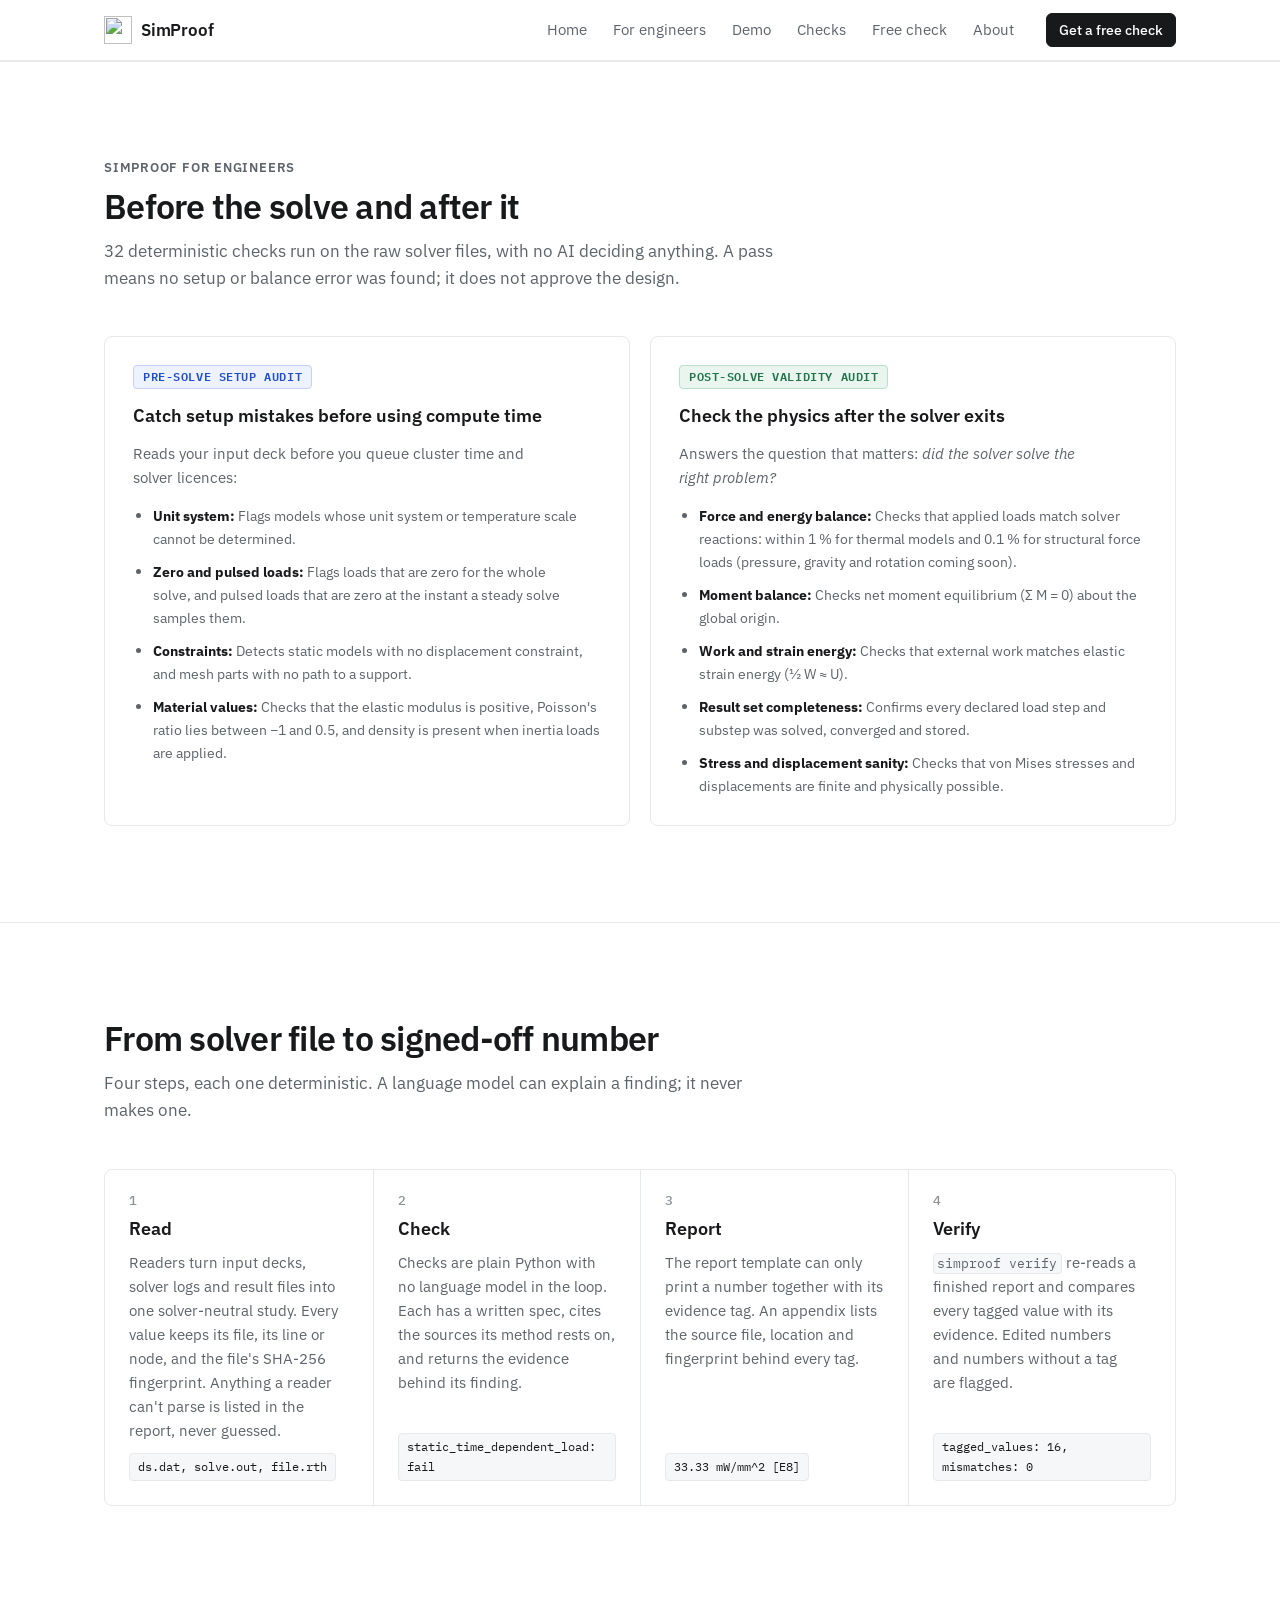
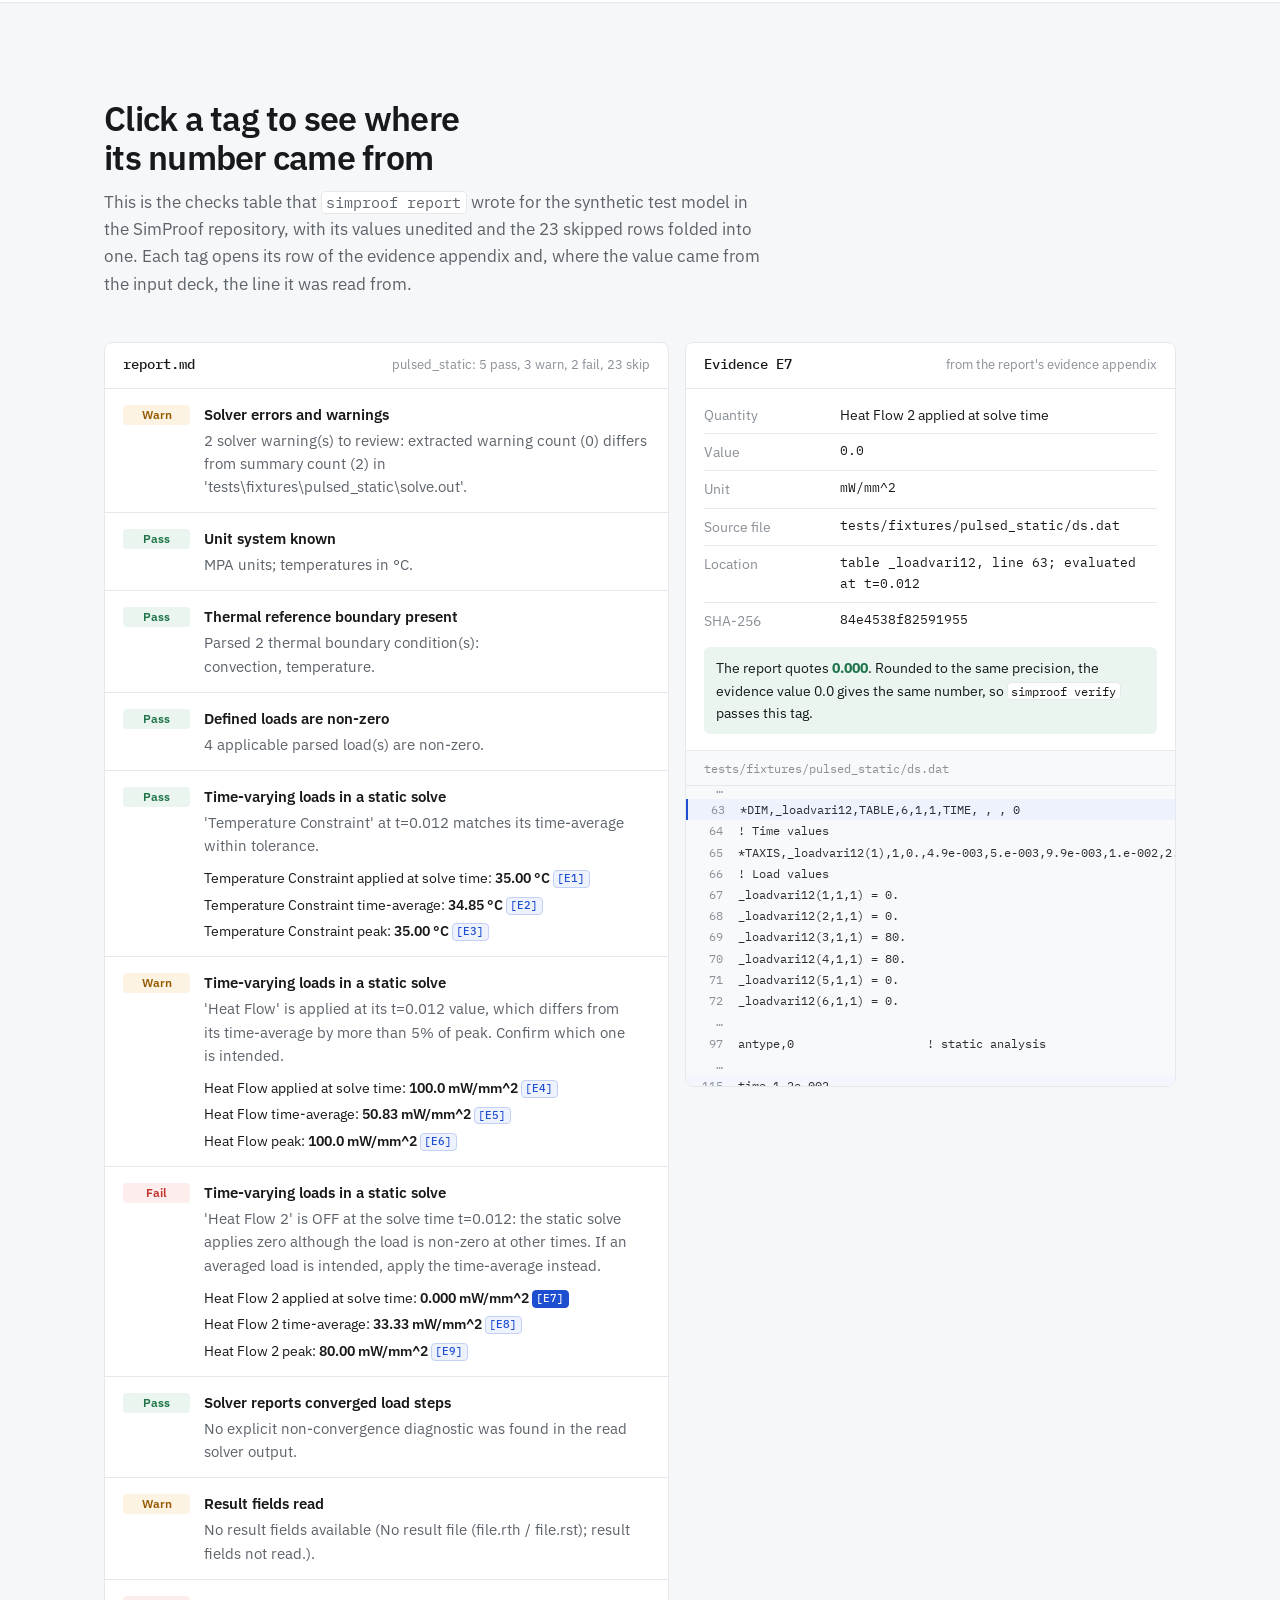
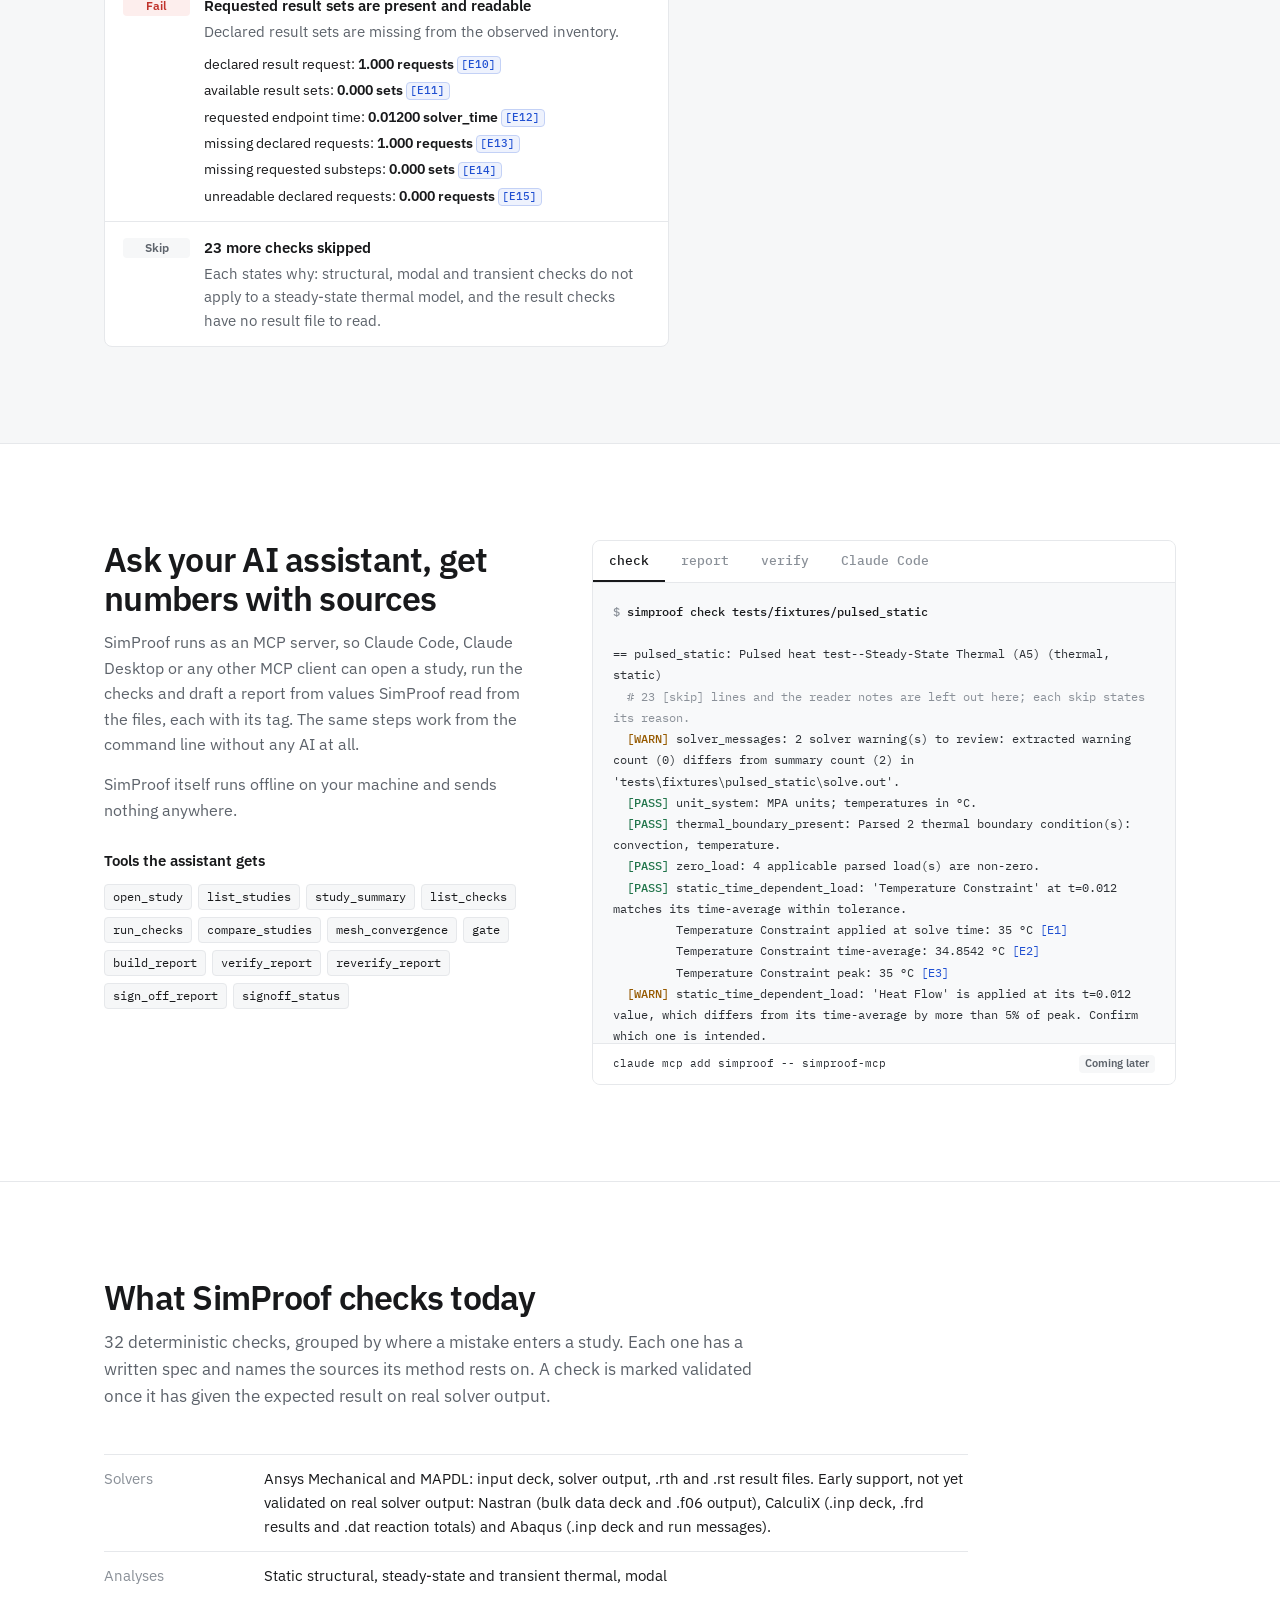
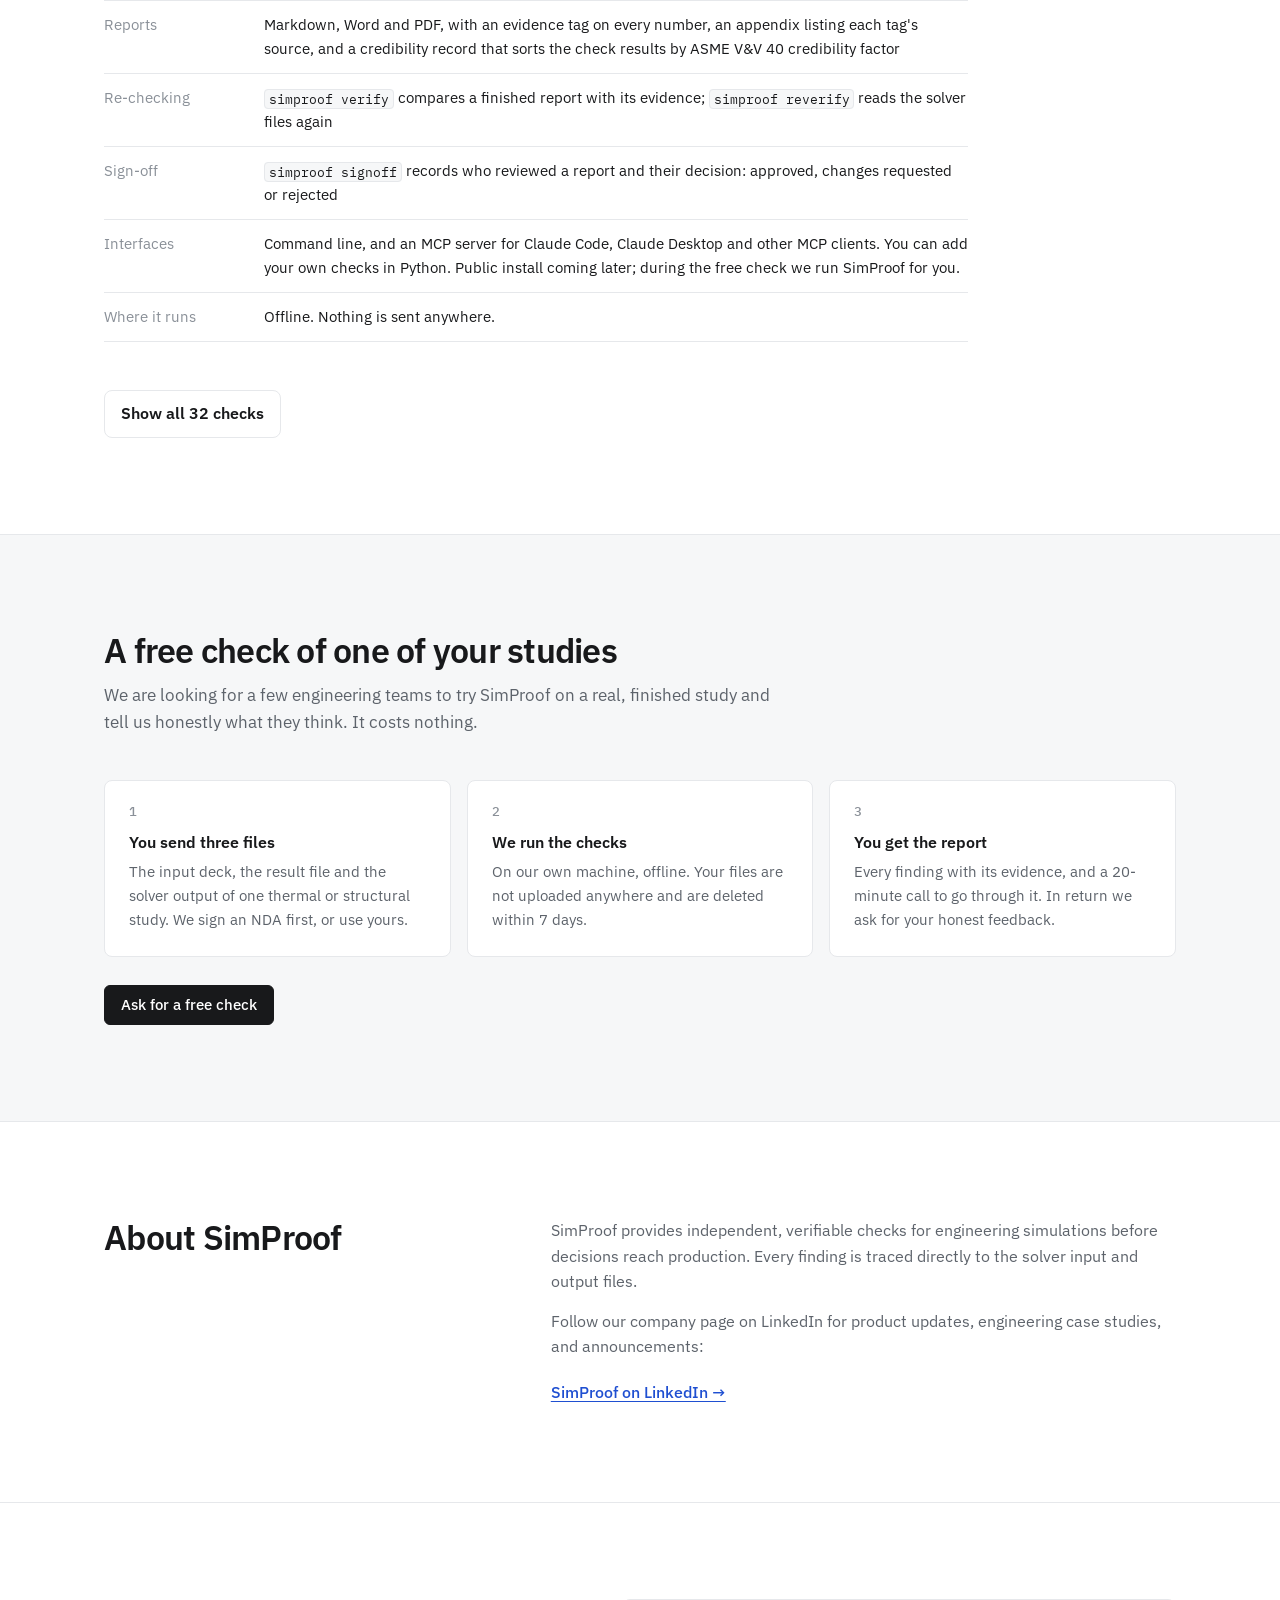
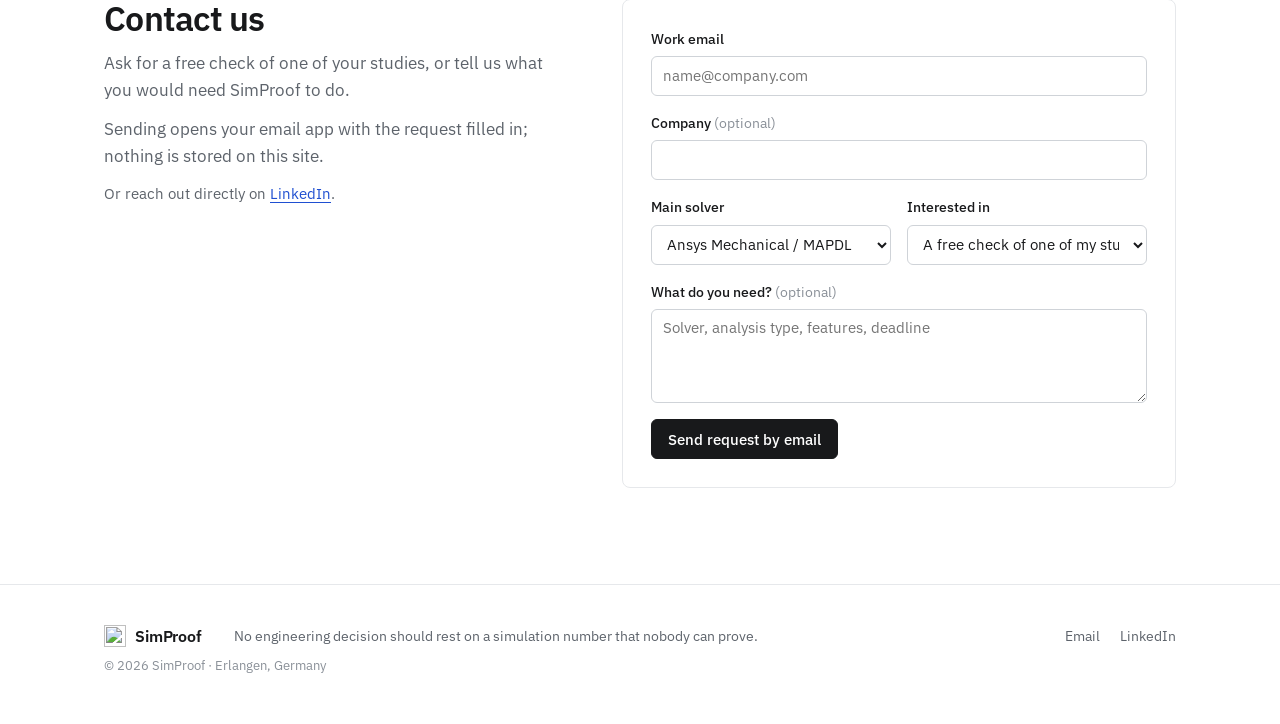
==== engineers.html @ aa683c39 "New home page: short scroll story over a moving particle field; technical detail moved to engineers." ====
<!DOCTYPE html>
<html lang="en">
<head>
  <meta charset="UTF-8">
  <meta name="viewport" content="width=device-width, initial-scale=1.0">
  <title>SimProof for engineers | Checks, demo and evidence</title>
  <meta name="description" content="SimProof checks engineering simulation files before their numbers reach a report, and traces every reported value to the file and line it came from.">
  <meta name="color-scheme" content="light">
  <link rel="icon" href="./favicon.svg" type="image/svg+xml">

  <meta property="og:title" content="SimProof | Simulation reports, with proof">
  <meta property="og:description" content="No engineering decision should rest on a simulation number that nobody can prove.">
  <meta property="og:type" content="website">

  <link rel="preconnect" href="https://fonts.googleapis.com">
  <link rel="preconnect" href="https://fonts.gstatic.com" crossorigin>
  <link href="https://fonts.googleapis.com/css2?family=IBM+Plex+Mono:wght@400;500&family=IBM+Plex+Sans:wght@400;500;600&display=swap" rel="stylesheet">
  <link rel="stylesheet" href="./styles.css?v=6">
</head>
<body>
  <a class="skip-link" href="#main">Skip to content</a>

  <header class="masthead">
    <div class="wrap masthead-row">
      <a href="./" class="wordmark" aria-label="SimProof home">
        <img src="./favicon.svg" alt="" width="28" height="28">
        <span>SimProof</span>
      </a>
      <nav class="primary-nav" aria-label="Main">
        <a href="./">Home</a>
        <a href="#what">For engineers</a>
        <a href="#demo">Demo</a>
        <a href="#available">Checks</a>
        <a href="#pilot">Free check</a>
        <a href="#about">About</a>
      </nav>
      <a href="#pilot" class="button button-primary button-small">Get a free check</a>
    </div>
  </header>

  <main id="main">

    <!-- What it does: Pre-Solve vs Post-Solve -->
    <section class="section" id="what">
      <div class="wrap">
        <div class="section-head">
          <p class="eyebrow">SimProof for engineers</p>
          <h2>Before the solve and after it</h2>
          <p>
            32 deterministic checks run on the raw solver files, with no AI deciding anything. A pass means no
            setup or balance error was found; it does not approve the design.
          </p>
        </div>

        <div class="audit-grid">
          <div class="audit-card">
            <span class="audit-card-badge">Pre-Solve Setup Audit</span>
            <h3>Catch setup mistakes before using compute time</h3>
            <p>Reads your input deck before you queue cluster time and solver licences:</p>
            <ul class="audit-list">
              <li><strong>Unit system:</strong> Flags models whose unit system or temperature scale cannot be determined.</li>
              <li><strong>Zero and pulsed loads:</strong> Flags loads that are zero for the whole solve, and pulsed loads that are zero at the instant a steady solve samples them.</li>
              <li><strong>Constraints:</strong> Detects static models with no displacement constraint, and mesh parts with no path to a support.</li>
              <li><strong>Material values:</strong> Checks that the elastic modulus is positive, Poisson's ratio lies between &minus;1 and 0.5, and density is present when inertia loads are applied.</li>
            </ul>
          </div>

          <div class="audit-card">
            <span class="audit-card-badge post-solve">Post-Solve Validity Audit</span>
            <h3>Check the physics after the solver exits</h3>
            <p>Answers the question that matters: <em>did the solver solve the right problem?</em></p>
            <ul class="audit-list">
              <li><strong>Force and energy balance:</strong> Checks that applied loads match solver reactions: within 1&nbsp;% for thermal models and 0.1&nbsp;% for structural force loads (pressure, gravity and rotation coming soon).</li>
              <li><strong>Moment balance:</strong> Checks net moment equilibrium (&Sigma; M = 0) about the global origin.</li>
              <li><strong>Work and strain energy:</strong> Checks that external work matches elastic strain energy (&frac12; W &asymp; U).</li>
              <li><strong>Result set completeness:</strong> Confirms every declared load step and substep was solved, converged and stored.</li>
              <li><strong>Stress and displacement sanity:</strong> Checks that von Mises stresses and displacements are finite and physically possible.</li>
            </ul>
          </div>
        </div>
      </div>
    </section>

    <!-- How it works -->
    <section class="section" id="how">
      <div class="wrap">
        <div class="section-head">
          <h2>From solver file to signed-off number</h2>
          <p>Four steps, each one deterministic. A language model can explain a finding; it never makes one.</p>
        </div>

        <ol class="steps">
          <li class="step">
            <span class="step-index" aria-hidden="true">1</span>
            <h3>Read</h3>
            <p>
              Readers turn input decks, solver logs and result files into one solver-neutral study. Every
              value keeps its file, its line or node, and the file's SHA-256 fingerprint. Anything a reader
              can't parse is listed in the report, never guessed.
            </p>
            <code class="step-artifact">ds.dat, solve.out, file.rth</code>
          </li>
          <li class="step">
            <span class="step-index" aria-hidden="true">2</span>
            <h3>Check</h3>
            <p>
              Checks are plain Python with no language model in the loop. Each has a written spec, cites the
              sources its method rests on, and returns the evidence behind its finding.
            </p>
            <code class="step-artifact">static_time_dependent_load: fail</code>
          </li>
          <li class="step">
            <span class="step-index" aria-hidden="true">3</span>
            <h3>Report</h3>
            <p>
              The report template can only print a number together with its evidence tag. An appendix lists
              the source file, location and fingerprint behind every tag.
            </p>
            <code class="step-artifact">33.33 mW/mm^2 [E8]</code>
          </li>
          <li class="step">
            <span class="step-index" aria-hidden="true">4</span>
            <h3>Verify</h3>
            <p>
              <code>simproof verify</code> re-reads a finished report and compares every tagged value with its
              evidence. Edited numbers and numbers without a tag are flagged.
            </p>
            <code class="step-artifact">tagged_values: 16, mismatches: 0</code>
          </li>
        </ol>
      </div>
    </section>

    <!-- Demo -->
    <section class="section section-tinted" id="demo">
      <div class="wrap">
        <div class="section-head">
          <h2>Click a tag to see where its number came from</h2>
          <p>
            This is the checks table that <code>simproof report</code> wrote for the synthetic test model in the
            SimProof repository, with its values unedited and the 23 skipped rows folded into one. Each tag
            opens its row of the evidence appendix and, where the value came from the input deck, the line
            it was read from.
          </p>
        </div>

        <div class="demo-grid">
          <div class="pane report-pane">
            <div class="pane-head">
              <span class="pane-file">report.md</span>
              <span class="pane-meta">pulsed_static: 5 pass, 3 warn, 2 fail, 23 skip</span>
            </div>
            <ol class="findings" id="findings"></ol>
          </div>

          <div class="pane evidence-pane" id="evidence-pane" aria-live="polite">
            <div class="pane-head">
              <span class="pane-file" id="ev-heading">Evidence</span>
              <span class="pane-meta">from the report's evidence appendix</span>
            </div>
            <dl class="ev-record" id="ev-record"></dl>
            <p class="ev-verify" id="ev-verify"></p>
            <div class="deck">
              <div class="deck-head">
                <span>tests/fixtures/pulsed_static/ds.dat</span>
              </div>
              <pre class="deck-body" id="deck" tabindex="0" aria-label="Excerpt of the input deck"></pre>
            </div>
          </div>
        </div>
      </div>
    </section>

    <!-- MCP and CLI -->
    <section class="section" id="assistant">
      <div class="wrap assistant-grid">
        <div class="assistant-copy">
          <h2>Ask your AI assistant, get numbers with sources</h2>
          <p>
            SimProof runs as an MCP server, so Claude Code, Claude Desktop or any other MCP client can open a
            study, run the checks and draft a report from values SimProof read from the files, each with its
            tag. The same steps work from the command line without any AI at all.
          </p>
          <p>SimProof itself runs offline on your machine and sends nothing anywhere.</p>
          <h3 class="tool-list-title">Tools the assistant gets</h3>
          <ul class="tool-list">
            <li><code>open_study</code></li>
            <li><code>list_studies</code></li>
            <li><code>study_summary</code></li>
            <li><code>list_checks</code></li>
            <li><code>run_checks</code></li>
            <li><code>compare_studies</code></li>
            <li><code>mesh_convergence</code></li>
            <li><code>gate</code></li>
            <li><code>build_report</code></li>
            <li><code>verify_report</code></li>
            <li><code>reverify_report</code></li>
            <li><code>sign_off_report</code></li>
            <li><code>signoff_status</code></li>
          </ul>
        </div>

        <div class="terminal">
          <div class="terminal-head">
            <div class="terminal-tabs" role="tablist" aria-label="Example sessions">
              <button role="tab" id="tab-check" aria-controls="terminal-body" aria-selected="true" data-term="check">check</button>
              <button role="tab" id="tab-report" aria-controls="terminal-body" aria-selected="false" tabindex="-1" data-term="report">report</button>
              <button role="tab" id="tab-verify" aria-controls="terminal-body" aria-selected="false" tabindex="-1" data-term="verify">verify</button>
              <button role="tab" id="tab-mcp" aria-controls="terminal-body" aria-selected="false" tabindex="-1" data-term="mcp">Claude Code</button>
            </div>
          </div>
          <pre class="terminal-body" id="terminal-body" role="tabpanel" aria-labelledby="tab-check" tabindex="0"></pre>
          <div class="terminal-foot">
            <code>claude mcp add simproof -- simproof-mcp</code>
            <span class="state soon">Coming later</span>
          </div>
        </div>
      </div>
    </section>

    <!-- What works today -->
    <section class="section" id="available">
      <div class="wrap">
        <div class="section-head">
          <h2>What SimProof checks today</h2>
          <p>
            32 deterministic checks, grouped by where a mistake enters a study. Each one has a written spec
            and names the sources its method rests on. A check is marked validated once it has given the
            expected result on real solver output.
          </p>
        </div>

        <dl class="spec-sheet">
          <dt>Solvers</dt>
          <dd>Ansys Mechanical and MAPDL: input deck, solver output, .rth and .rst result files. Early support, not yet validated on real solver output: Nastran (bulk data deck and .f06 output), CalculiX (.inp deck, .frd results and .dat reaction totals) and Abaqus (.inp deck and run messages).</dd>
          <dt>Analyses</dt>
          <dd>Static structural, steady-state and transient thermal, modal</dd>
          <dt>Reports</dt>
          <dd>Markdown, Word and PDF, with an evidence tag on every number, an appendix listing each tag's source, and a credibility record that sorts the check results by ASME V&amp;V&nbsp;40 credibility factor</dd>
          <dt>Re-checking</dt>
          <dd><code>simproof verify</code> compares a finished report with its evidence; <code>simproof reverify</code> reads the solver files again</dd>
          <dt>Sign-off</dt>
          <dd><code>simproof signoff</code> records who reviewed a report and their decision: approved, changes requested or rejected</dd>
          <dt>Interfaces</dt>
          <dd>Command line, and an MCP server for Claude Code, Claude Desktop and other MCP clients. You can add your own checks in Python. Public install coming later; during the free check we run SimProof for you.</dd>
          <dt>Where it runs</dt>
          <dd>Offline. Nothing is sent anywhere.</dd>
        </dl>

        <details class="check-details">
        <summary>Show all 32 checks</summary>
        <div class="check-groups">
          <div class="check-group">
            <h3>Model setup</h3>
            <ul>
              <li>Time-varying loads in a static solve <span class="state">Validated</span></li>
              <li>Loads are non-zero <span class="state">Validated</span></li>
              <li>Material constants physically possible <span class="state">Validated</span></li>
              <li>Supports and thermal boundaries present <span class="state">Validated</span></li>
              <li>Parts connected to supports <span class="state">Validated</span></li>
              <li>Radiation uses an absolute-temperature offset <span class="state">Validated</span></li>
              <li>Unit system known</li>
              <li>Density present with inertia loads</li>
              <li>Thermal-strain inputs</li>
            </ul>
          </div>
          <div class="check-group">
            <h3>Solver run</h3>
            <ul>
              <li>Solver reported convergence <span class="state">Validated</span></li>
              <li>Requested result sets present <span class="state">Validated</span></li>
              <li>Transient time-step resolution <span class="state">Validated</span></li>
              <li>Transient initial condition <span class="state">Validated</span></li>
              <li>Solver errors and warnings</li>
              <li>Reduced-integration hourglass energy</li>
            </ul>
          </div>
          <div class="check-group">
            <h3>Physics</h3>
            <ul>
              <li>Energy and force balance (thermal; structural force loads) <span class="state">Validated</span></li>
              <li>Force balance with pressure, gravity and rotation loads <span class="state soon">Coming soon</span></li>
              <li>Moment balance <span class="state">Validated</span></li>
              <li>Strain energy against external work <span class="state">Validated</span></li>
              <li>Steady-state thermal bounds <span class="state">Validated</span></li>
              <li>Modal rigid-body modes and effective mass <span class="state">Validated</span></li>
            </ul>
          </div>
          <div class="check-group">
            <h3>Mesh and results</h3>
            <ul>
              <li>Mesh convergence (Grid Convergence Index) <span class="state">Validated</span></li>
              <li>Result files present and read</li>
              <li>Results finite and consistent <span class="state">Validated</span></li>
              <li>Temperature, stress and displacement physically possible <span class="state">Validated</span></li>
              <li>Results against your expected values and limits <span class="state">Validated</span></li>
              <li>Temperatures inside material tables</li>
            </ul>
          </div>
        </div>
        </details>
      </div>
    </section>

    <!-- Free check for early users -->
    <section class="section section-tinted" id="pilot">
      <div class="wrap">
        <div class="section-head">
          <h2>A free check of one of your studies</h2>
          <p>
            We are looking for a few engineering teams to try SimProof on a real, finished study and tell us
            honestly what they think. It costs nothing.
          </p>
        </div>

        <ol class="pilot-steps">
          <li>
            <span class="pilot-index">1</span>
            <h3>You send three files</h3>
            <p>The input deck, the result file and the solver output of one thermal or structural study. We sign an NDA first, or use yours.</p>
          </li>
          <li>
            <span class="pilot-index">2</span>
            <h3>We run the checks</h3>
            <p>On our own machine, offline. Your files are not uploaded anywhere and are deleted within 7 days.</p>
          </li>
          <li>
            <span class="pilot-index">3</span>
            <h3>You get the report</h3>
            <p>Every finding with its evidence, and a 20-minute call to go through it. In return we ask for your honest feedback.</p>
          </li>
        </ol>

        <p class="pilot-cta">
          <a href="#contact" class="button button-primary" data-interest="A free check of one of my studies">Ask for a free check</a>
        </p>
      </div>
    </section>

    <!-- About -->
    <section class="section" id="about">
      <div class="wrap about-grid">
        <h2>About SimProof</h2>
        <div class="about-copy">
          <p>
            SimProof provides independent, verifiable checks for engineering simulations before decisions reach production.
            Every finding is traced directly to the solver input and output files.
          </p>
          <p>
            Follow our company page on LinkedIn for product updates, engineering case studies, and announcements:
          </p>
          <p class="about-links">
            <a href="https://www.linkedin.com/company/simproof/" target="_blank" rel="noopener">SimProof on LinkedIn &rarr;</a>
          </p>
        </div>
      </div>
    </section>

    <!-- Contact -->
    <section class="section" id="contact">
      <div class="wrap contact-grid">
        <div class="section-head">
          <h2>Contact us</h2>
          <p>
            Ask for a free check of one of your studies, or tell us what you would need SimProof to do.
          </p>
          <p>Sending opens your email app with the request filled in; nothing is stored on this site.</p>
          <p class="contact-direct">Or reach out directly on <a href="https://www.linkedin.com/company/simproof/" target="_blank" rel="noopener">LinkedIn</a>.</p>
        </div>

        <form class="contact-form" id="contact-form" novalidate>
          <div class="field">
            <label for="f-email">Work email</label>
            <input type="email" id="f-email" name="email" autocomplete="email" required placeholder="name@company.com">
            <p class="field-error" id="f-email-error" hidden>Enter an email address so we can reply.</p>
          </div>
          <div class="field">
            <label for="f-company">Company <span class="optional">(optional)</span></label>
            <input type="text" id="f-company" name="company" autocomplete="organization">
          </div>
          <div class="field-row">
            <div class="field">
              <label for="f-solver">Main solver</label>
              <select id="f-solver" name="solver">
                <option>Ansys Mechanical / MAPDL</option>
                <option>Abaqus</option>
                <option>Nastran (MSC / Simcenter)</option>
                <option>Ansys Fluent</option>
                <option>OpenFOAM</option>
                <option>LS-DYNA</option>
                <option>AI surrogate models</option>
                <option>Other</option>
              </select>
            </div>
            <div class="field">
              <label for="f-interest">Interested in</label>
              <select id="f-interest" name="interest">
                <option>A free check of one of my studies</option>
                <option>Early access to SimProof</option>
                <option>Claude Code / MCP integration</option>
                <option>Something else</option>
              </select>
            </div>
          </div>
          <div class="field">
            <label for="f-message">What do you need? <span class="optional">(optional)</span></label>
            <textarea id="f-message" name="message" rows="4" placeholder="Solver, analysis type, features, deadline"></textarea>
          </div>
          <button type="submit" class="button button-primary">Send request by email</button>
          <p class="form-status" id="form-status" role="status"></p>
        </form>
      </div>
    </section>
  </main>

  <footer class="site-footer">
    <div class="wrap footer-row">
      <span class="wordmark wordmark-static"><img src="./favicon.svg" alt="" width="22" height="22"><span>SimProof</span></span>
      <p class="footer-line">No engineering decision should rest on a simulation number that nobody can prove.</p>
      <nav class="footer-links" aria-label="Contact">
        <a href="mailto:vamshidharreddye@gmail.com">Email</a>
        <a href="https://www.linkedin.com/company/simproof/" target="_blank" rel="noopener">LinkedIn</a>
      </nav>
      <p class="footer-small">&copy; 2026 SimProof &middot; Erlangen, Germany</p>
    </div>
  </footer>

  <script src="./app.js?v=4"></script>
</body>
</html>
---- styles.css ----
/* SimProof website. Light only: reports are read on white paper.
   Flat by design: hairline borders, no shadows, one accent colour for evidence. */

:root {
  --paper: #ffffff;
  --surface: #ffffff;
  --tint: #f6f7f8;
  --ink: #18191b;
  --graphite: #5d636b;
  --muted: #8a9098;
  --rule: #e6e8eb;
  --rule-strong: #cfd3d8;
  --proof: #1f4fd1;
  --proof-wash: #eef2fd;
  --proof-line: #c3d1f6;
  --fail: #c0322b;
  --fail-wash: #fdeeed;
  --warn: #965a00;
  --warn-wash: #fdf3e2;
  --pass: #20744a;
  --pass-wash: #e9f5ee;
  --code-bg: #f8f9fa;
  --code-ink: #2b2f34;
  --code-dim: #8a9098;

  --font-body: "IBM Plex Sans", "Segoe UI", Helvetica, Arial, sans-serif;
  --font-code: "IBM Plex Mono", Consolas, "Courier New", monospace;

  --wrap: 1120px;
  --gutter: 24px;
  --radius: 8px;
  --section-space: 96px;
}

/* ---------- Base ---------- */

*,
*::before,
*::after {
  box-sizing: border-box;
}

html {
  scroll-behavior: smooth;
  scroll-padding-top: 72px;
  -webkit-text-size-adjust: 100%;
}

body {
  margin: 0;
  background: var(--paper);
  color: var(--ink);
  font-family: var(--font-body);
  font-size: 1rem;
  line-height: 1.6;
  font-variant-numeric: tabular-nums;
  -webkit-font-smoothing: antialiased;
}

h1, h2, h3, p, ol, ul, dl, dd, figure, pre {
  margin: 0;
}

h1,
h2 {
  font-weight: 600;
  letter-spacing: -0.022em;
  text-wrap: balance;
}

p,
li,
dd {
  text-wrap: pretty;
}

h3 {
  font-size: 1rem;
  font-weight: 600;
  line-height: 1.35;
}

a {
  color: var(--proof);
  text-underline-offset: 3px;
  text-decoration-thickness: 1px;
}

code,
pre {
  font-family: var(--font-code);
  font-size: 0.86em;
}

p code,
dd code,
.case-note code {
  padding: 0.05em 0.3em;
  border: 1px solid var(--rule);
  border-radius: 4px;
  background: var(--tint);
  overflow-wrap: anywhere;
}

:focus-visible {
  outline: 2px solid var(--proof);
  outline-offset: 2px;
  border-radius: 2px;
}

.wrap {
  width: 100%;
  max-width: var(--wrap);
  margin: 0 auto;
  padding: 0 var(--gutter);
}

.skip-link {
  position: absolute;
  left: 12px;
  top: -48px;
  padding: 8px 12px;
  background: var(--ink);
  color: #fff;
  z-index: 200;
}

.skip-link:focus {
  top: 12px;
}

/* ---------- Buttons, tags, chips ---------- */

.button {
  display: inline-flex;
  align-items: center;
  justify-content: center;
  min-height: 40px;
  padding: 0 16px;
  border: 1px solid var(--rule-strong);
  border-radius: 6px;
  background: var(--surface);
  color: var(--ink);
  font: 500 0.9375rem/1 var(--font-body);
  text-decoration: none;
  cursor: pointer;
  transition: background-color 0.15s ease, border-color 0.15s ease;
}

.button:hover {
  background: var(--tint);
}

.button-primary {
  background: var(--ink);
  border-color: var(--ink);
  color: #fff;
}

.button-primary:hover {
  background: #2e3136;
  border-color: #2e3136;
}

.button-small {
  min-height: 34px;
  padding: 0 12px;
  font-size: 0.875rem;
}

.link-button {
  padding: 0;
  border: 0;
  background: none;
  color: var(--proof);
  font: inherit;
  text-decoration: underline;
  text-underline-offset: 3px;
  cursor: pointer;
}

/* Evidence tags: the same [E#] tokens SimProof prints in its reports */
.tag {
  display: inline-block;
  padding: 0 0.3em;
  border: 1px solid var(--proof-line);
  border-radius: 4px;
  background: var(--proof-wash);
  color: var(--proof);
  font: 500 0.78em/1.45 var(--font-code);
  vertical-align: 0.08em;
  cursor: pointer;
  transition: background-color 0.12s ease;
}

.tag:hover {
  background: var(--proof-line);
}

.tag[aria-pressed="true"] {
  background: var(--proof);
  border-color: var(--proof);
  color: #fff;
}

.chip {
  display: inline-block;
  min-width: 3.4em;
  padding: 0 8px;
  border-radius: 4px;
  font-size: 0.78rem;
  font-weight: 600;
  line-height: 1.6;
  text-align: center;
}

.chip-fail { background: var(--fail-wash); color: var(--fail); }
.chip-warn { background: var(--warn-wash); color: var(--warn); }
.chip-pass { background: var(--pass-wash); color: var(--pass); }
.chip-skip { background: var(--tint); color: var(--graphite); }

/* ---------- Masthead ---------- */

.masthead {
  position: sticky;
  top: 0;
  z-index: 100;
  background: rgba(255, 255, 255, 0.92);
  backdrop-filter: blur(8px);
  -webkit-backdrop-filter: blur(8px);
  border-bottom: 1px solid var(--rule);
}

.masthead-row {
  display: flex;
  align-items: center;
  gap: 32px;
  height: 60px;
}

.wordmark {
  display: inline-flex;
  align-items: center;
  gap: 9px;
  color: var(--ink);
  font: 600 1.0625rem/1 var(--font-body);
  letter-spacing: -0.01em;
  text-decoration: none;
}

.primary-nav {
  display: flex;
  gap: 26px;
  margin-left: auto;
}

.primary-nav a {
  color: var(--graphite);
  font-size: 0.9375rem;
  text-decoration: none;
}

.primary-nav a:hover {
  color: var(--ink);
}

/* ---------- Hero ---------- */

.hero {
  padding: 80px 0 96px;
}

.hero-grid {
  display: grid;
  grid-template-columns: minmax(0, 1fr) minmax(0, 1.08fr);
  gap: 64px;
  align-items: center;
}

.hero h1 {
  font-size: clamp(2.25rem, 4.6vw, 3.5rem);
  line-height: 1.08;
  margin-bottom: 20px;
}

.lede {
  max-width: 32em;
  color: var(--graphite);
  font-size: 1.125rem;
  line-height: 1.6;
}

.actions {
  display: flex;
  flex-wrap: wrap;
  gap: 10px;
  margin-top: 28px;
}

.hero-note {
  margin-top: 18px;
  color: var(--muted);
  font-size: 0.875rem;
}

/* The scope: a plot of the load table with the solve instant marked */
.scope {
  background: var(--surface);
  border: 1px solid var(--rule);
  border-radius: var(--radius);
  padding: 20px 22px 18px;
}

.scope-head {
  display: flex;
  justify-content: space-between;
  align-items: baseline;
  gap: 12px;
  flex-wrap: wrap;
  margin-bottom: 8px;
}

.scope-title {
  font-weight: 600;
  font-size: 0.9375rem;
}

.scope-source {
  color: var(--muted);
  font: 0.8125rem var(--font-code);
}

.scope-plot {
  display: block;
  width: 100%;
  height: auto;
  overflow: visible;
}

.plot-window { fill: var(--proof-wash); }
.plot-grid line { stroke: var(--rule); stroke-width: 1; }
.plot-axis { stroke: var(--rule-strong); stroke-width: 1; }

.plot-ticks,
.plot-ticks text {
  fill: var(--muted);
  font: 12px var(--font-body);
}

.plot-label {
  fill: var(--graphite);
  font: 500 12px var(--font-body);
}

.plot-label-mean { fill: var(--proof); }

.plot-mean {
  stroke: var(--proof);
  stroke-width: 1.5;
  stroke-dasharray: 5 4;
}

.plot-curve {
  fill: none;
  stroke: var(--ink);
  stroke-width: 2;
  stroke-linejoin: round;
}

.plot-cursor line {
  stroke: var(--fail);
  stroke-width: 1.25;
}

.plot-cursor text {
  fill: var(--fail);
  font: 600 12px var(--font-body);
}

.plot-dot {
  fill: var(--fail);
  stroke: var(--surface);
  stroke-width: 2.5;
}

.plot-dot.is-landed {
  animation: dot-land 0.9s ease-out 1;
}

@keyframes dot-land {
  0% { r: 6; }
  35% { r: 10; }
  100% { r: 6; }
}

.scope-readout {
  display: flex;
  justify-content: space-between;
  gap: 12px;
  flex-wrap: wrap;
  margin-top: 14px;
  padding: 10px 0;
  border-top: 1px solid var(--rule);
  border-bottom: 1px solid var(--rule);
  color: var(--graphite);
  font-size: 0.875rem;
}

.scope-readout output {
  color: var(--ink);
  font: 500 0.875rem var(--font-code);
}

.scope-verdict {
  display: grid;
  grid-template-columns: auto 1fr;
  gap: 12px;
  align-items: start;
  margin-top: 16px;
  font-size: 0.9375rem;
  transition: opacity 0.4s ease;
}

.scope-verdict .chip {
  margin-top: 2px;
}

.scope-verdict.is-waiting {
  opacity: 0;
}

.scope-caption {
  margin-top: 14px;
  color: var(--muted);
  font-size: 0.8125rem;
}

.scope-caption .link-button {
  margin-left: 6px;
}

/* ---------- Sections ---------- */

.section {
  padding: var(--section-space) 0;
  border-top: 1px solid var(--rule);
}

.section-tinted {
  background: var(--tint);
}

.section-tinted p code,
.section-tinted dd code {
  background: var(--surface);
}

.section-head {
  max-width: 42em;
  margin-bottom: 44px;
}

.section-head h2,
.assistant-copy h2,
.about-grid h2 {
  font-size: clamp(1.625rem, 2.8vw, 2.125rem);
  line-height: 1.15;
  margin-bottom: 12px;
}

.section-head p {
  color: var(--graphite);
  font-size: 1.0625rem;
}

.section-head p + p {
  margin-top: 12px;
}

/* Problem */
.problem-grid {
  display: grid;
  grid-template-columns: repeat(3, minmax(0, 1fr));
  gap: 16px;
}

.problem {
  padding: 24px;
  background: var(--surface);
  border: 1px solid var(--rule);
  border-radius: var(--radius);
}

.problem h3 {
  margin-bottom: 8px;
}

.problem p {
  color: var(--graphite);
  font-size: 0.9375rem;
}

.case-note {
  margin-top: 16px;
  padding: 24px;
  background: var(--surface);
  border: 1px solid var(--rule);
  border-radius: var(--radius);
}

.case-note h3 {
  margin-bottom: 8px;
}

.case-note h3::before {
  content: "";
  display: inline-block;
  width: 8px;
  height: 8px;
  margin-right: 10px;
  border-radius: 50%;
  background: var(--fail);
  vertical-align: 0.1em;
}

.case-note p {
  max-width: 52em;
  color: var(--graphite);
  font-size: 0.9375rem;
}

/* Plain overview: how it works, drawn */
.flow {
  list-style: none;
  display: grid;
  grid-template-columns: 1fr 40px 1fr 40px 1fr;
  align-items: center;
  gap: 12px;
  margin: 0 0 24px;
  padding: 28px 24px;
  background: var(--surface);
  border: 1px solid var(--rule);
  border-radius: var(--radius);
}

.flow-step {
  text-align: center;
}

.flow-art {
  display: block;
  width: 160px;
  max-width: 100%;
  height: auto;
  margin: 0 auto 12px;
}

.flow-step h3 {
  margin-bottom: 6px;
}

.flow-step p {
  max-width: 22em;
  margin: 0 auto;
  color: var(--graphite);
  font-size: 0.9375rem;
}

.flow-arrow svg {
  display: block;
  width: 40px;
  height: 20px;
  fill: none;
  stroke: var(--rule-strong);
  stroke-width: 2.5;
  stroke-linecap: round;
  stroke-linejoin: round;
}

.fa-sheet { fill: var(--paper); stroke: var(--ink); stroke-width: 2; }
.fa-back { fill: var(--tint); stroke: var(--rule-strong); }
.fa-lines { fill: none; stroke: var(--rule-strong); stroke-width: 4; stroke-linecap: round; }
.fa-lines-fail { stroke: var(--fail-wash); }
.fa-pass { fill: var(--pass); }
.fa-fail { fill: var(--fail); }
.fa-mark { fill: none; stroke: #fff; stroke-width: 2.5; stroke-linecap: round; stroke-linejoin: round; }
.fa-tag { fill: var(--proof-wash); stroke: var(--proof); stroke-width: 1.5; }
.fa-text { font-family: var(--font-code); font-size: 11px; fill: var(--proof); }
.fa-link { fill: none; stroke: var(--proof); stroke-width: 2; stroke-dasharray: 4 3; }
.fa-cited { fill: none; stroke: var(--proof); stroke-width: 4; stroke-linecap: round; }

@media (max-width: 860px) {
  .flow {
    grid-template-columns: 1fr;
  }

  .flow-arrow svg {
    margin: 0 auto;
    transform: rotate(90deg);
  }
}

.card-icon {
  display: block;
  width: 32px;
  height: 32px;
  margin-bottom: 12px;
  stroke-width: 2;
  stroke-linecap: round;
  stroke-linejoin: round;
}

.card-icon > :not(.ci-mark):not(.ci-handle) { fill: var(--tint); }
.card-icon .ci-mark, .card-icon .ci-handle { fill: none; stroke-width: 2.5; }
.icon-fail { stroke: var(--fail); }
.icon-fail > :first-child { fill: var(--fail-wash); }
.icon-proof { stroke: var(--proof); }
.icon-proof > :first-child { fill: var(--proof-wash); }
.icon-pass { stroke: var(--pass); }
.icon-pass > :first-child { fill: var(--pass-wash); }

/* Plain overview: key facts */
.facts {
  display: grid;
  grid-template-columns: repeat(4, minmax(0, 1fr));
  gap: 16px;
  margin-top: 16px;
}

.facts > div {
  padding: 18px 20px;
  background: var(--surface);
  border: 1px solid var(--rule);
  border-radius: var(--radius);
}

.facts dt {
  font-size: 0.8125rem;
  font-weight: 600;
  text-transform: uppercase;
  letter-spacing: 0.04em;
  color: var(--graphite);
  margin-bottom: 4px;
}

.facts dd {
  font-size: 0.9375rem;
}

.eyebrow {
  font-size: 0.8125rem;
  font-weight: 600;
  text-transform: uppercase;
  letter-spacing: 0.06em;
  margin-bottom: 8px;
}

.section-head p.eyebrow {
  font-size: 0.8125rem;
}

/* Full check list, folded */
.check-details {
  margin-top: 28px;
}

.check-details > summary {
  display: inline-block;
  cursor: pointer;
  font-weight: 600;
  padding: 10px 16px;
  border: 1px solid var(--rule);
  border-radius: var(--radius);
  background: var(--surface);
}

.check-details[open] > summary {
  margin-bottom: 20px;
}

@media (max-width: 860px) {
  .facts {
    grid-template-columns: repeat(2, minmax(0, 1fr));
  }
}

@media (max-width: 600px) {
  .facts {
    grid-template-columns: 1fr;
  }
}

/* Pre vs Post Solve Audit Grid */
.audit-grid {
  display: grid;
  grid-template-columns: repeat(2, minmax(0, 1fr));
  gap: 20px;
  margin-top: 24px;
}

.audit-card {
  padding: 28px;
  background: var(--surface);
  border: 1px solid var(--rule);
  border-radius: var(--radius);
  display: flex;
  flex-direction: column;
  gap: 14px;
}

.audit-card-badge {
  align-self: flex-start;
  font: 600 0.72rem/1 var(--font-code);
  text-transform: uppercase;
  letter-spacing: 0.05em;
  padding: 5px 9px;
  border-radius: 4px;
  background: var(--proof-wash);
  color: var(--proof);
  border: 1px solid var(--proof-line);
}

.audit-card-badge.post-solve {
  background: var(--pass-wash);
  color: var(--pass);
  border-color: #b7e0c9;
}

.audit-card h3 {
  font-size: 1.15rem;
  margin: 0;
}

.audit-card > p {
  color: var(--graphite);
  font-size: 0.9375rem;
  margin: 0;
}

.audit-list {
  margin: 0;
  padding-left: 20px;
  color: var(--graphite);
  font-size: 0.9rem;
  display: flex;
  flex-direction: column;
  gap: 10px;
}

.audit-list li strong {
  color: var(--ink);
}

/* How it works */
.steps {
  list-style: none;
  padding: 0;
  display: grid;
  grid-template-columns: repeat(4, minmax(0, 1fr));
  border: 1px solid var(--rule);
  border-radius: var(--radius);
}

.step {
  display: flex;
  flex-direction: column;
  gap: 10px;
  padding: 24px;
}

.step + .step {
  border-left: 1px solid var(--rule);
}

.step-index {
  color: var(--muted);
  font: 500 0.8125rem/1 var(--font-code);
}

.step h3 {
  font-size: 1.125rem;
}

.step p {
  color: var(--graphite);
  font-size: 0.9375rem;
  flex: 1;
}

.step-artifact {
  align-self: flex-start;
  padding: 3px 8px;
  border: 1px solid var(--rule);
  border-radius: 4px;
  background: var(--tint);
  color: var(--ink);
  font-size: 0.78rem;
  overflow-wrap: anywhere;
}

/* Demo */
.demo-grid {
  display: grid;
  grid-template-columns: minmax(0, 1.15fr) minmax(0, 1fr);
  gap: 16px;
  align-items: start;
}

.pane {
  background: var(--surface);
  border: 1px solid var(--rule);
  border-radius: var(--radius);
  overflow: hidden;
}

.evidence-pane {
  position: sticky;
  top: 80px;
}

.pane-head {
  display: flex;
  justify-content: space-between;
  align-items: baseline;
  gap: 12px;
  flex-wrap: wrap;
  padding: 12px 18px;
  border-bottom: 1px solid var(--rule);
}

.pane-file {
  font: 500 0.875rem var(--font-code);
}

.pane-meta {
  color: var(--muted);
  font-size: 0.8125rem;
}

.findings {
  list-style: none;
  padding: 0;
}

.finding {
  display: grid;
  grid-template-columns: 4.2em minmax(0, 1fr);
  gap: 14px;
  padding: 14px 18px;
  border-bottom: 1px solid var(--rule);
}

.finding:last-child {
  border-bottom: 0;
}

.finding .chip {
  align-self: start;
  margin-top: 2px;
}

.finding-title {
  font-weight: 600;
  font-size: 0.9375rem;
}

.finding-message {
  margin-top: 2px;
  color: var(--graphite);
  font-size: 0.9063rem;
}

.finding-evidence {
  list-style: none;
  padding: 0;
  margin-top: 10px;
  display: grid;
  gap: 4px;
  font-size: 0.875rem;
}

.finding-evidence .quoted {
  font-weight: 600;
}

.ev-record {
  display: grid;
  grid-template-columns: 8.5em minmax(0, 1fr);
  padding: 8px 18px;
}

.ev-record dt,
.ev-record dd {
  padding: 7px 0;
  border-bottom: 1px solid var(--rule);
  font-size: 0.875rem;
}

.ev-record dt {
  color: var(--muted);
}

.ev-record dd {
  overflow-wrap: anywhere;
}

.ev-record dd.mono {
  font: 0.8125rem/1.6 var(--font-code);
}

.ev-record dt:last-of-type,
.ev-record dd:last-of-type {
  border-bottom: 0;
}

.ev-verify {
  margin: 0 18px 16px;
  padding: 10px 12px;
  border-radius: 6px;
  background: var(--pass-wash);
  color: var(--ink);
  font-size: 0.875rem;
}

.ev-verify strong {
  color: var(--pass);
}

.deck {
  border-top: 1px solid var(--rule);
}

.deck-head {
  padding: 9px 18px;
  background: var(--code-bg);
  color: var(--code-dim);
  font: 0.78rem var(--font-code);
  border-bottom: 1px solid var(--rule);
}

.deck-body {
  max-height: 300px;
  overflow: auto;
  padding: 10px 0;
  background: var(--code-bg);
  color: var(--code-ink);
  font-size: 0.78rem;
  line-height: 1.7;
}

.deck-line {
  display: block;
  padding: 0 18px 0 0;
  white-space: pre;
}

.deck-line .ln {
  display: inline-block;
  width: 4.2em;
  padding-right: 1.2em;
  color: var(--code-dim);
  text-align: right;
  user-select: none;
}

.deck-line.is-gap {
  color: var(--code-dim);
}

.deck-line.is-cited {
  background: var(--proof-wash);
  border-left: 2px solid var(--proof);
}

.deck-line.is-related {
  background: #f3f6fd;
}

/* Assistant */
.assistant-grid {
  display: grid;
  grid-template-columns: minmax(0, 0.85fr) minmax(0, 1.15fr);
  gap: 56px;
  align-items: start;
}

.assistant-copy p {
  color: var(--graphite);
}

.assistant-copy p + p {
  margin-top: 14px;
}

.tool-list-title {
  margin-top: 28px;
  margin-bottom: 12px;
  font-size: 0.9375rem;
}

.tool-list {
  list-style: none;
  padding: 0;
  display: flex;
  flex-wrap: wrap;
  gap: 6px;
}

.tool-list code {
  display: inline-block;
  padding: 2px 8px;
  border: 1px solid var(--rule);
  border-radius: 4px;
  background: var(--tint);
  font-size: 0.78rem;
}

.terminal {
  background: var(--code-bg);
  border: 1px solid var(--rule);
  border-radius: var(--radius);
  overflow: hidden;
  color: var(--code-ink);
}

.terminal-head {
  background: var(--surface);
  border-bottom: 1px solid var(--rule);
  overflow-x: auto;
}

.terminal-tabs {
  display: flex;
}

.terminal-tabs button {
  padding: 11px 16px;
  border: 0;
  border-bottom: 2px solid transparent;
  background: none;
  color: var(--muted);
  font: 500 0.8125rem var(--font-code);
  cursor: pointer;
  white-space: nowrap;
}

.terminal-tabs button:hover {
  color: var(--ink);
}

.terminal-tabs button[aria-selected="true"] {
  color: var(--ink);
  border-bottom-color: var(--ink);
}

.terminal-body {
  min-height: 360px;
  max-height: 460px;
  overflow: auto;
  padding: 18px 20px;
  font-size: 0.78rem;
  line-height: 1.7;
  white-space: pre-wrap;
  overflow-wrap: anywhere;
}

.terminal-body .t-cmd { color: var(--ink); font-weight: 500; }
.terminal-body .t-cmd::before { content: "$ "; color: var(--muted); }
.terminal-body .t-dim { color: var(--code-dim); }
.terminal-body .t-fail { color: var(--fail); font-weight: 500; }
.terminal-body .t-warn { color: var(--warn); font-weight: 500; }
.terminal-body .t-pass { color: var(--pass); font-weight: 500; }
.terminal-body .t-tag { color: var(--proof); }

.terminal-foot {
  display: flex;
  justify-content: space-between;
  align-items: center;
  gap: 12px;
  padding: 11px 20px;
  background: var(--surface);
  border-top: 1px solid var(--rule);
  font-size: 0.8125rem;
}

.terminal-foot code {
  overflow-wrap: anywhere;
}

/* What works today */
.spec-sheet {
  display: grid;
  grid-template-columns: 10em minmax(0, 1fr);
  max-width: 54em;
  margin-bottom: 48px;
  border-top: 1px solid var(--rule);
}

.spec-sheet dt,
.spec-sheet dd {
  padding: 12px 0;
  border-bottom: 1px solid var(--rule);
  font-size: 0.9375rem;
}

.spec-sheet dt {
  color: var(--muted);
}

.check-groups {
  display: grid;
  grid-template-columns: repeat(4, minmax(0, 1fr));
  gap: 16px;
}

.check-group {
  padding: 20px;
  border: 1px solid var(--rule);
  border-radius: var(--radius);
}

.check-group h3 {
  margin-bottom: 12px;
}

.check-group ul {
  list-style: none;
  padding: 0;
  display: grid;
  gap: 9px;
}

.check-group li {
  color: var(--graphite);
  font-size: 0.875rem;
  line-height: 1.45;
}

.state {
  display: inline-block;
  margin-left: 4px;
  padding: 0 6px;
  border-radius: 4px;
  background: var(--pass-wash);
  color: var(--pass);
  font-size: 0.6875rem;
  font-weight: 600;
  line-height: 1.6;
  vertical-align: 0.1em;
  white-space: nowrap;
}

.state.soon {
  background: var(--tint);
  color: var(--graphite);
}

/* Free check */
.pilot-steps {
  list-style: none;
  padding: 0;
  display: grid;
  grid-template-columns: repeat(3, minmax(0, 1fr));
  gap: 16px;
}

.pilot-steps li {
  padding: 24px;
  background: var(--surface);
  border: 1px solid var(--rule);
  border-radius: var(--radius);
}

.pilot-index {
  display: block;
  margin-bottom: 14px;
  color: var(--muted);
  font: 500 0.8125rem/1 var(--font-code);
}

.pilot-steps h3 {
  margin-bottom: 6px;
}

.pilot-steps p {
  color: var(--graphite);
  font-size: 0.9375rem;
}

.pilot-cta {
  margin-top: 28px;
}

/* About */
.about-grid {
  display: grid;
  grid-template-columns: minmax(0, 1fr) minmax(0, 1.6fr);
  gap: 56px;
}

.about-copy {
  max-width: 40em;
  color: var(--graphite);
}

.about-copy p + p {
  margin-top: 14px;
}

.about-links {
  display: flex;
  flex-wrap: wrap;
  gap: 22px;
  margin-top: 20px !important;
  font-weight: 500;
}

/* Contact */
.contact-grid {
  display: grid;
  grid-template-columns: minmax(0, 1fr) minmax(0, 1.2fr);
  gap: 56px;
  align-items: start;
}

.contact-direct {
  font-size: 0.9375rem !important;
}

.contact-form {
  display: grid;
  gap: 16px;
  padding: 28px;
  background: var(--surface);
  border: 1px solid var(--rule);
  border-radius: var(--radius);
}

.field {
  display: grid;
  gap: 6px;
}

.field-row {
  display: grid;
  grid-template-columns: 1fr 1fr;
  gap: 16px;
}

.field label {
  font-weight: 500;
  font-size: 0.875rem;
}

.optional {
  color: var(--muted);
  font-weight: 400;
}

.field input,
.field select,
.field textarea {
  width: 100%;
  min-height: 40px;
  padding: 8px 11px;
  border: 1px solid var(--rule-strong);
  border-radius: 6px;
  background: var(--surface);
  color: var(--ink);
  font: 0.9375rem var(--font-body);
}

.field textarea {
  resize: vertical;
}

.field input:focus,
.field select:focus,
.field textarea:focus {
  outline: 2px solid var(--proof-line);
  outline-offset: 0;
  border-color: var(--proof);
}

.field input[aria-invalid="true"] {
  border-color: var(--fail);
}

.field-error {
  color: var(--fail);
  font-size: 0.875rem;
}

.contact-form .button {
  justify-self: start;
}

.form-status {
  color: var(--graphite);
  font-size: 0.875rem;
}

.form-status:empty {
  display: none;
}

/* ---------- Footer ---------- */

.site-footer {
  padding: 40px 0 48px;
  border-top: 1px solid var(--rule);
}

.footer-row {
  display: grid;
  grid-template-columns: auto minmax(0, 1fr) auto;
  gap: 8px 32px;
  align-items: center;
}

.wordmark-static {
  font-size: 1rem;
}

.footer-line {
  color: var(--graphite);
  font-size: 0.875rem;
}

.footer-links {
  display: flex;
  gap: 20px;
  font-size: 0.875rem;
}

.footer-links a {
  color: var(--graphite);
  text-decoration: none;
}

.footer-links a:hover {
  color: var(--ink);
}

.footer-small {
  grid-column: 1 / -1;
  color: var(--muted);
  font-size: 0.8125rem;
}

/* ---------- Responsive ---------- */

@media (max-width: 1020px) {
  .primary-nav {
    gap: 20px;
  }

  .hero-grid,
  .assistant-grid,
  .contact-grid {
    grid-template-columns: minmax(0, 1fr);
    gap: 48px;
  }

  .hero-copy {
    max-width: 40em;
  }

  .steps {
    grid-template-columns: repeat(2, minmax(0, 1fr));
  }

  .step:nth-child(3) {
    border-left: 0;
  }

  .step:nth-child(n + 3) {
    border-top: 1px solid var(--rule);
  }

  .demo-grid {
    grid-template-columns: minmax(0, 1fr);
  }

  .evidence-pane {
    position: static;
  }

  .check-groups {
    grid-template-columns: repeat(2, minmax(0, 1fr));
  }
}

@media (max-width: 860px) {
  :root {
    --section-space: 72px;
  }

  .primary-nav {
    display: none;
  }

  .masthead-row {
    justify-content: space-between;
  }

  .audit-grid,
  .problem-grid,
  .pilot-steps {
    grid-template-columns: minmax(0, 1fr);
  }

  .about-grid {
    grid-template-columns: minmax(0, 1fr);
    gap: 8px;
  }

  .footer-row {
    grid-template-columns: minmax(0, 1fr);
  }
}

@media (max-width: 600px) {
  :root {
    --gutter: 16px;
    --section-space: 56px;
  }

  .hero {
    padding: 40px 0 64px;
  }

  .lede {
    font-size: 1.0625rem;
  }

  .scope {
    padding: 16px 14px 14px;
  }

  .plot-ticks,
  .plot-ticks text,
  .plot-label,
  .plot-cursor text {
    font-size: 19px;
  }

  .plot-label-minor {
    display: none;
  }

  .steps,
  .check-groups {
    grid-template-columns: minmax(0, 1fr);
  }

  .step + .step {
    border-left: 0;
    border-top: 1px solid var(--rule);
  }

  .finding {
    grid-template-columns: minmax(0, 1fr);
    gap: 8px;
  }

  .finding .chip {
    justify-self: start;
  }

  .ev-record {
    grid-template-columns: minmax(0, 1fr);
  }

  .ev-record dt {
    padding-bottom: 0;
    border-bottom: 0;
  }

  .ev-record dd {
    padding-top: 2px;
  }

  .spec-sheet {
    grid-template-columns: minmax(0, 1fr);
  }

  .spec-sheet dt {
    padding-bottom: 0;
    border-bottom: 0;
  }

  .spec-sheet dd {
    padding-top: 2px;
  }

  .field-row {
    grid-template-columns: minmax(0, 1fr);
  }

  .contact-form {
    padding: 22px 18px;
  }
}

@media (prefers-reduced-motion: reduce) {
  html {
    scroll-behavior: auto;
  }

  *,
  *::before,
  *::after {
    animation: none !important;
    transition: none !important;
  }
}

/* ---------- Examples: cards with a picture, a verdict badge and key numbers ---------- */

.example-grid {
  display: grid;
  grid-template-columns: repeat(2, minmax(0, 1fr));
  gap: 20px;
}

.example {
  display: flex;
  flex-direction: column;
  overflow: hidden;
  background: var(--surface);
  border: 1px solid var(--rule);
  border-radius: 12px;
}

.example-art {
  position: relative;
  padding: 18px 18px 10px;
  background: var(--tint);
  border-bottom: 1px solid var(--rule);
}

.example-art svg {
  display: block;
  width: 100%;
  max-width: 360px;
  height: auto;
  margin: 0 auto;
}

.example-badge {
  position: absolute;
  top: 12px;
  right: 12px;
  padding: 3px 12px;
  border-radius: 999px;
  color: #fff;
  font-size: 0.8125rem;
  font-weight: 600;
}

.badge-fail { background: var(--fail); }
.badge-warn { background: var(--warn); }
.badge-pass { background: var(--pass); }

.example-body {
  display: flex;
  flex-direction: column;
  flex: 1;
  padding: 20px 22px 22px;
}

.example-body h3 {
  font-size: 1.125rem;
}

.example-kicker {
  margin-top: 2px;
  color: var(--muted);
  font-size: 0.8125rem;
}

.example-body h4 {
  margin: 16px 0 6px;
  font-size: 0.75rem;
  font-weight: 600;
  letter-spacing: 0.06em;
  text-transform: uppercase;
}

.example-body > p:not(.example-kicker):not(.example-verdict) {
  color: var(--graphite);
  font-size: 0.9375rem;
}

.metrics {
  display: grid;
  grid-template-columns: repeat(3, minmax(0, 1fr));
  gap: 8px;
}

.metrics > div {
  padding: 10px 12px;
  background: var(--tint);
  border: 1px solid var(--rule);
  border-radius: 8px;
}

.metrics dt {
  font-size: 1.125rem;
  font-weight: 600;
  line-height: 1.3;
}

.metrics dd {
  color: var(--graphite);
  font-size: 0.8125rem;
  line-height: 1.35;
}

.example-verdict {
  margin-top: 16px;
  padding-left: 12px;
  border-left: 3px solid var(--rule-strong);
  color: var(--graphite);
  font-size: 0.9375rem;
}

/* Example drawings */
.ex-part { fill: #fff; stroke: var(--ink); stroke-width: 2; }
.ex-part-fail { stroke: var(--fail); stroke-dasharray: 6 4; fill: var(--fail-wash); }
.ex-heat { fill: none; stroke: var(--warn); stroke-width: 2.5; stroke-linecap: round; }
.ex-axis { fill: none; stroke: var(--rule-strong); stroke-width: 1.5; }
.ex-curve { fill: none; stroke: var(--ink); stroke-width: 2; stroke-linejoin: round; }
.ex-cursor { stroke: var(--fail); stroke-width: 1.5; }
.ex-dot { fill: var(--fail); stroke: #fff; stroke-width: 2; }
.ex-wall { stroke: var(--ink); stroke-width: 3; }
.ex-hatch { stroke: var(--muted); stroke-width: 1.5; }
.ex-gap { stroke: var(--fail); stroke-width: 1.5; stroke-dasharray: 3 4; }
.ex-beam { stroke: var(--rule-strong); stroke-width: 2; stroke-dasharray: 4 4; }
.ex-mode { fill: none; stroke: var(--proof); stroke-width: 2.5; }
.ex-drift { fill: none; stroke: var(--warn); stroke-width: 2.5; stroke-linecap: round; stroke-linejoin: round; }
.ex-force { fill: none; stroke: var(--ink); stroke-width: 2.5; stroke-linecap: round; stroke-linejoin: round; }
.ex-react { fill: none; stroke: var(--pass); stroke-width: 2.5; stroke-linecap: round; stroke-linejoin: round; }
.ex-label { fill: var(--graphite); font: 600 13px var(--font-body); }
.ex-label-fail { fill: var(--fail); }
.ex-label-pass { fill: var(--pass); }

@media (max-width: 860px) {
  .example-grid {
    grid-template-columns: 1fr;
  }
}

@media (max-width: 420px) {
  .metrics {
    grid-template-columns: 1fr;
  }
}
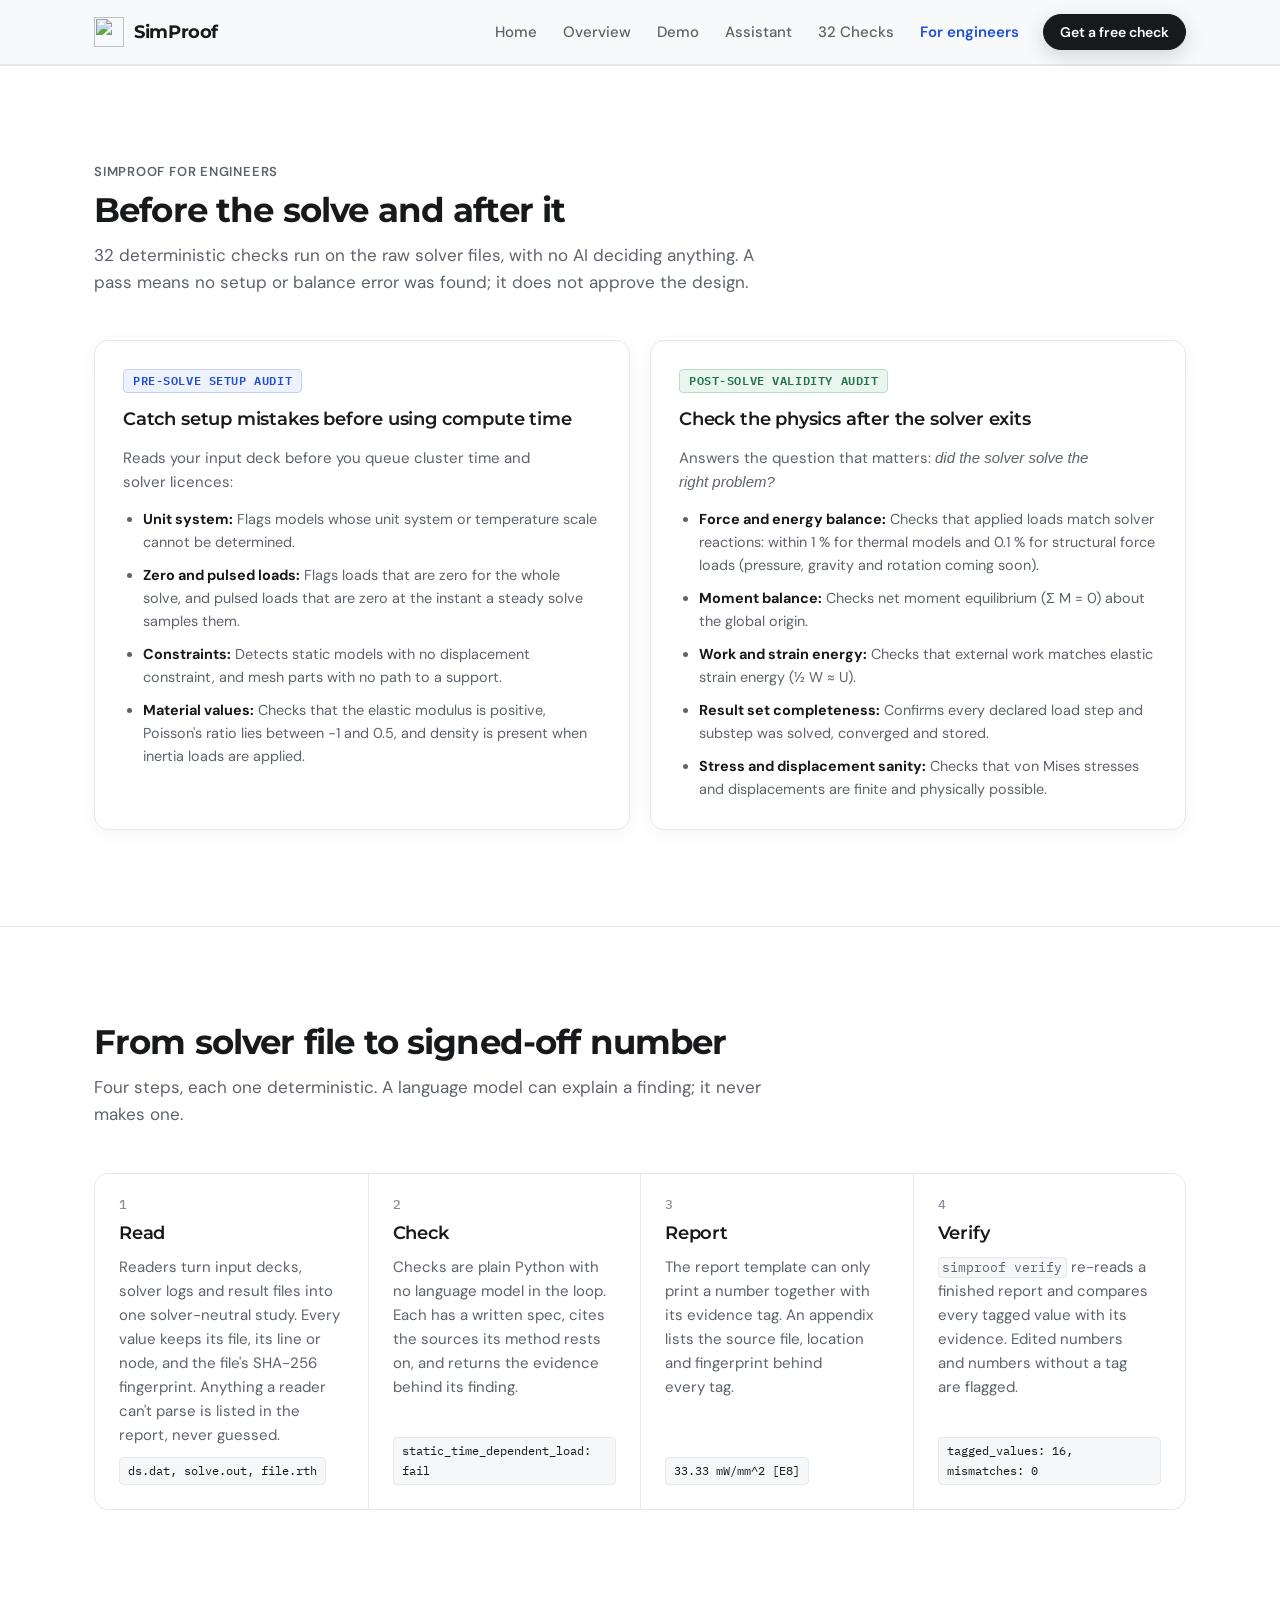
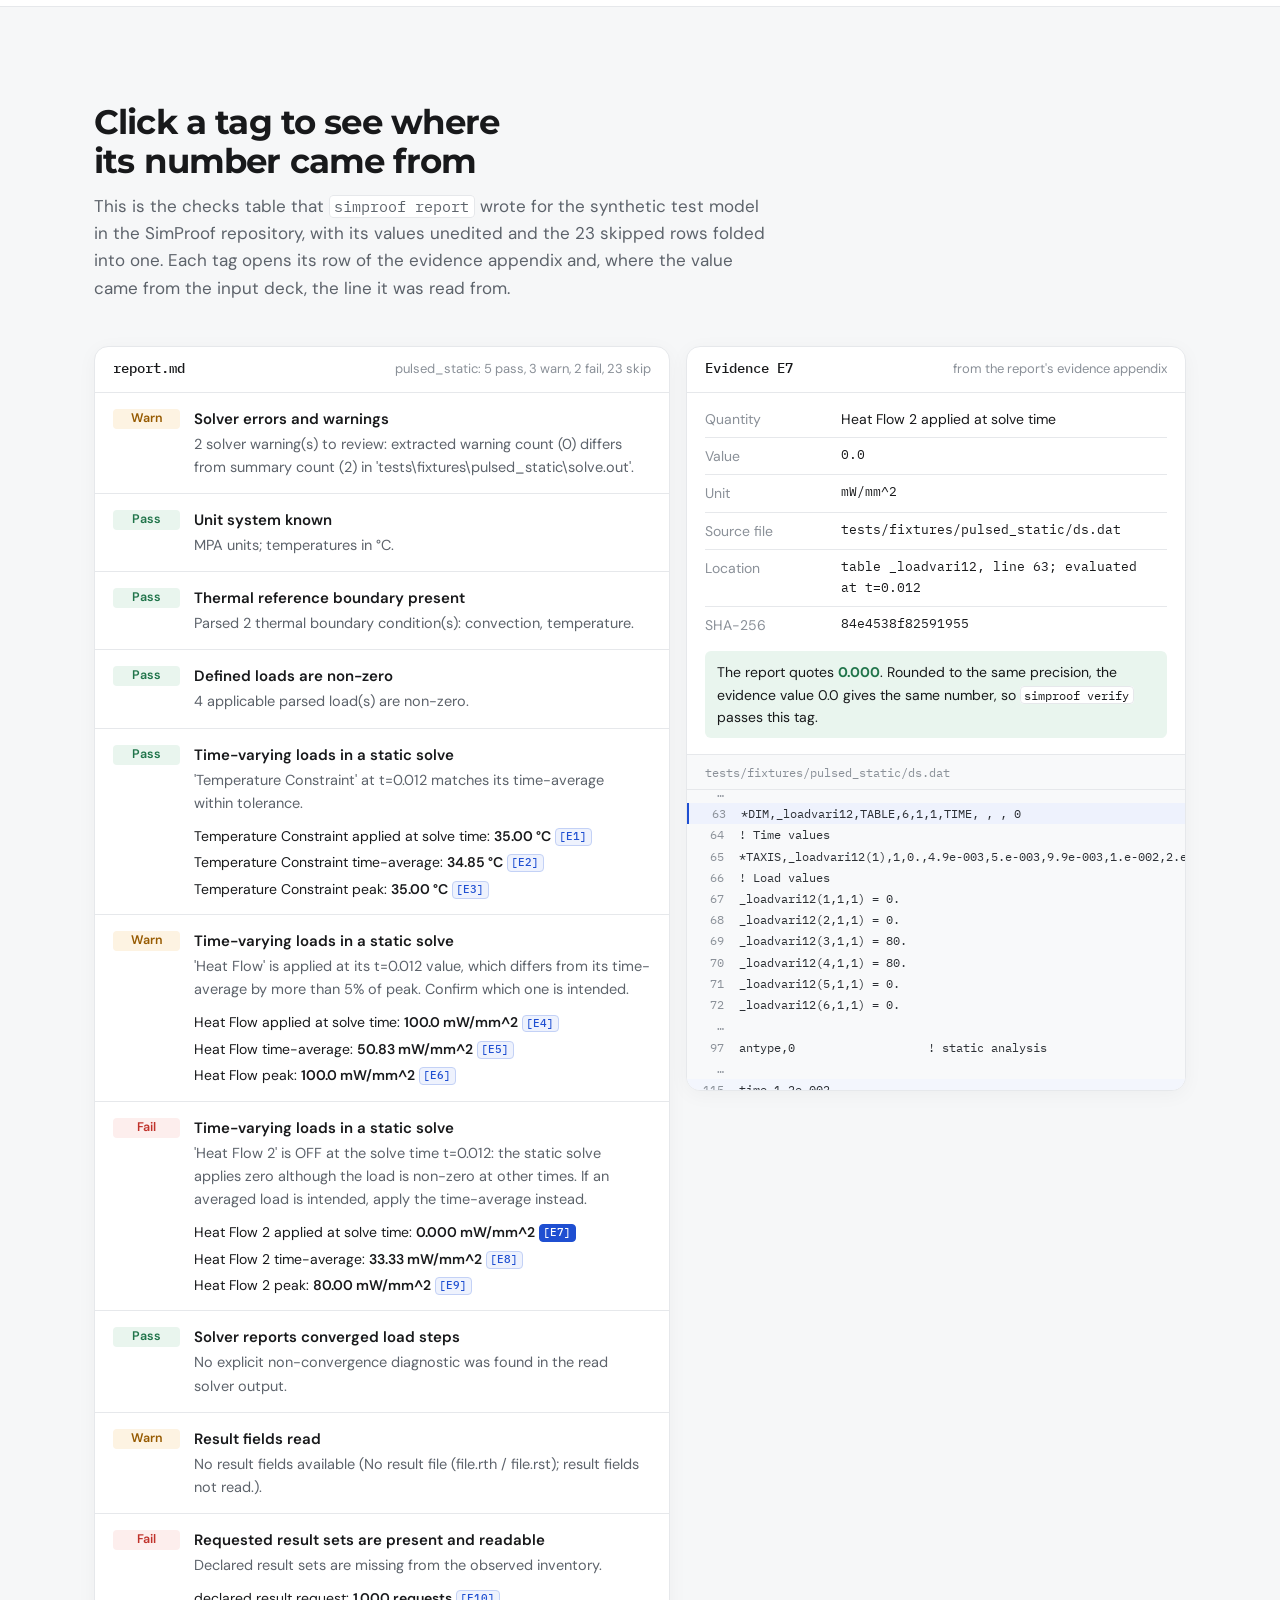
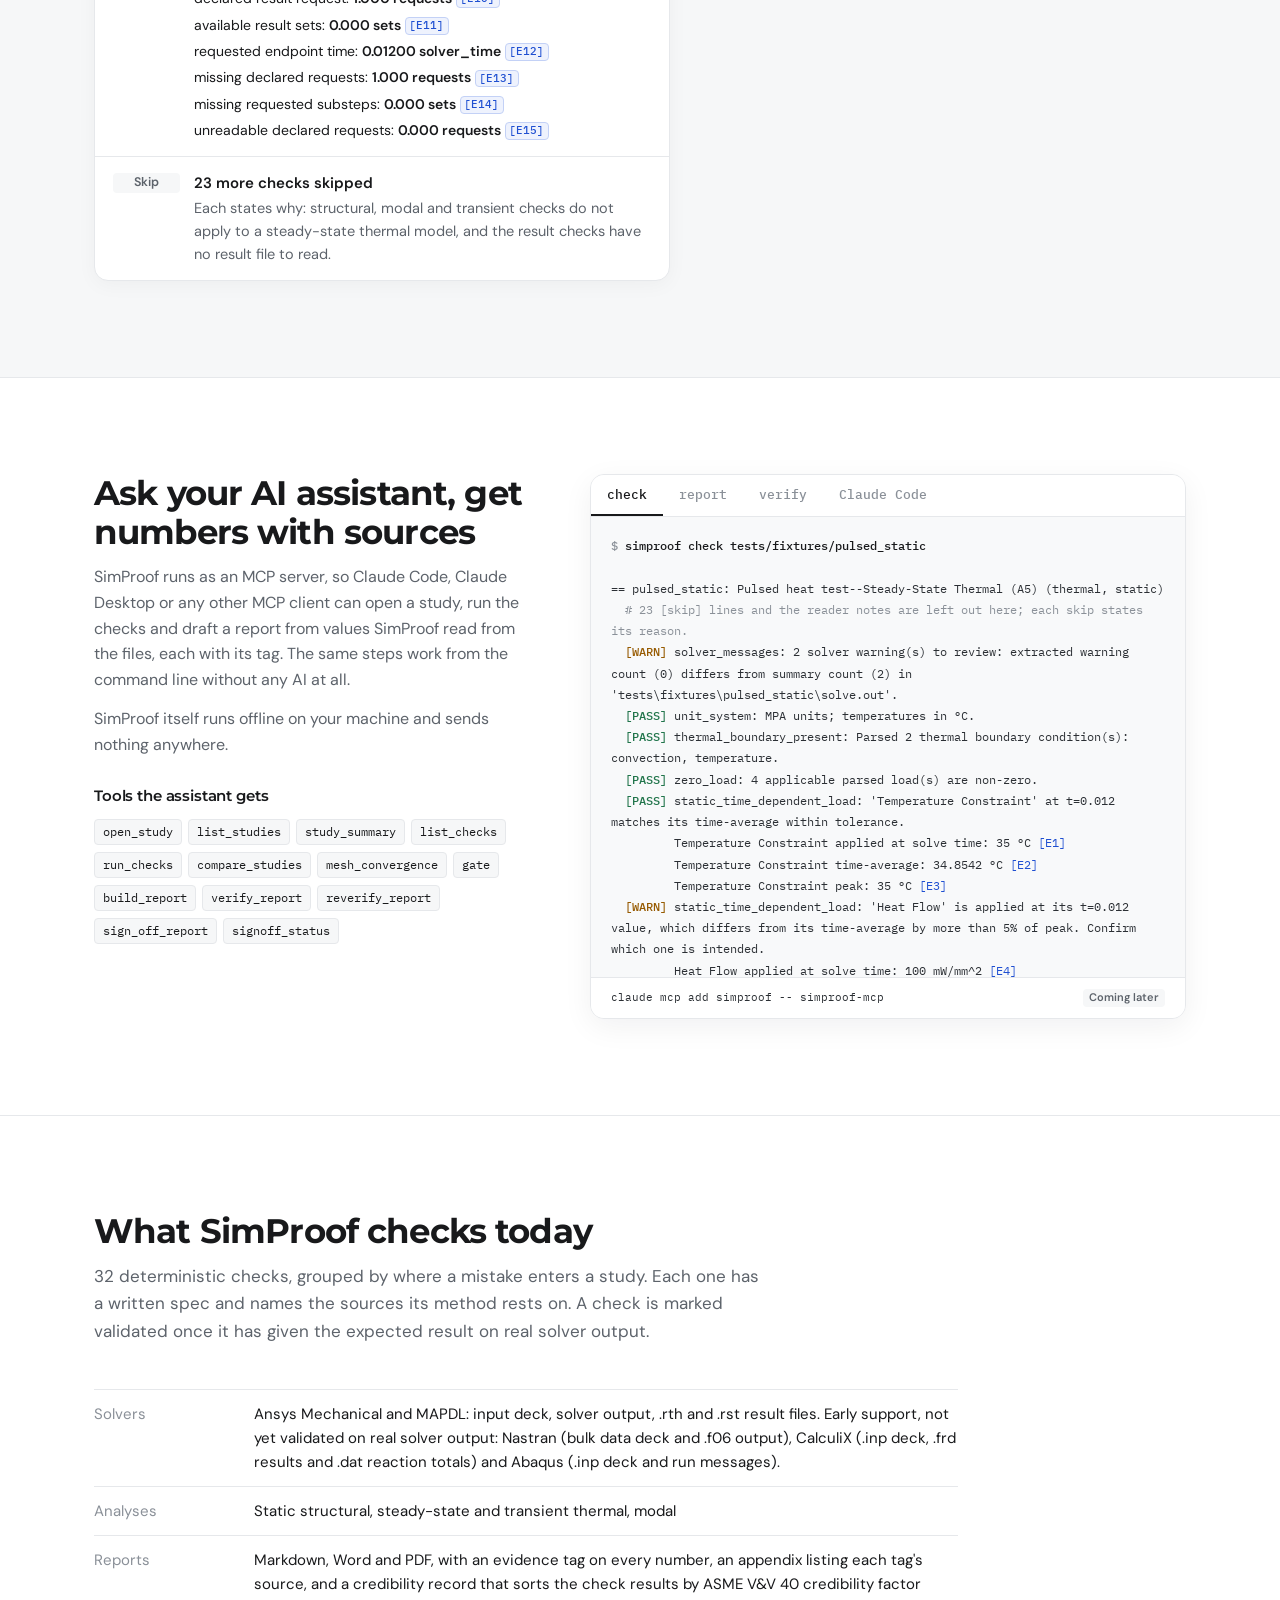
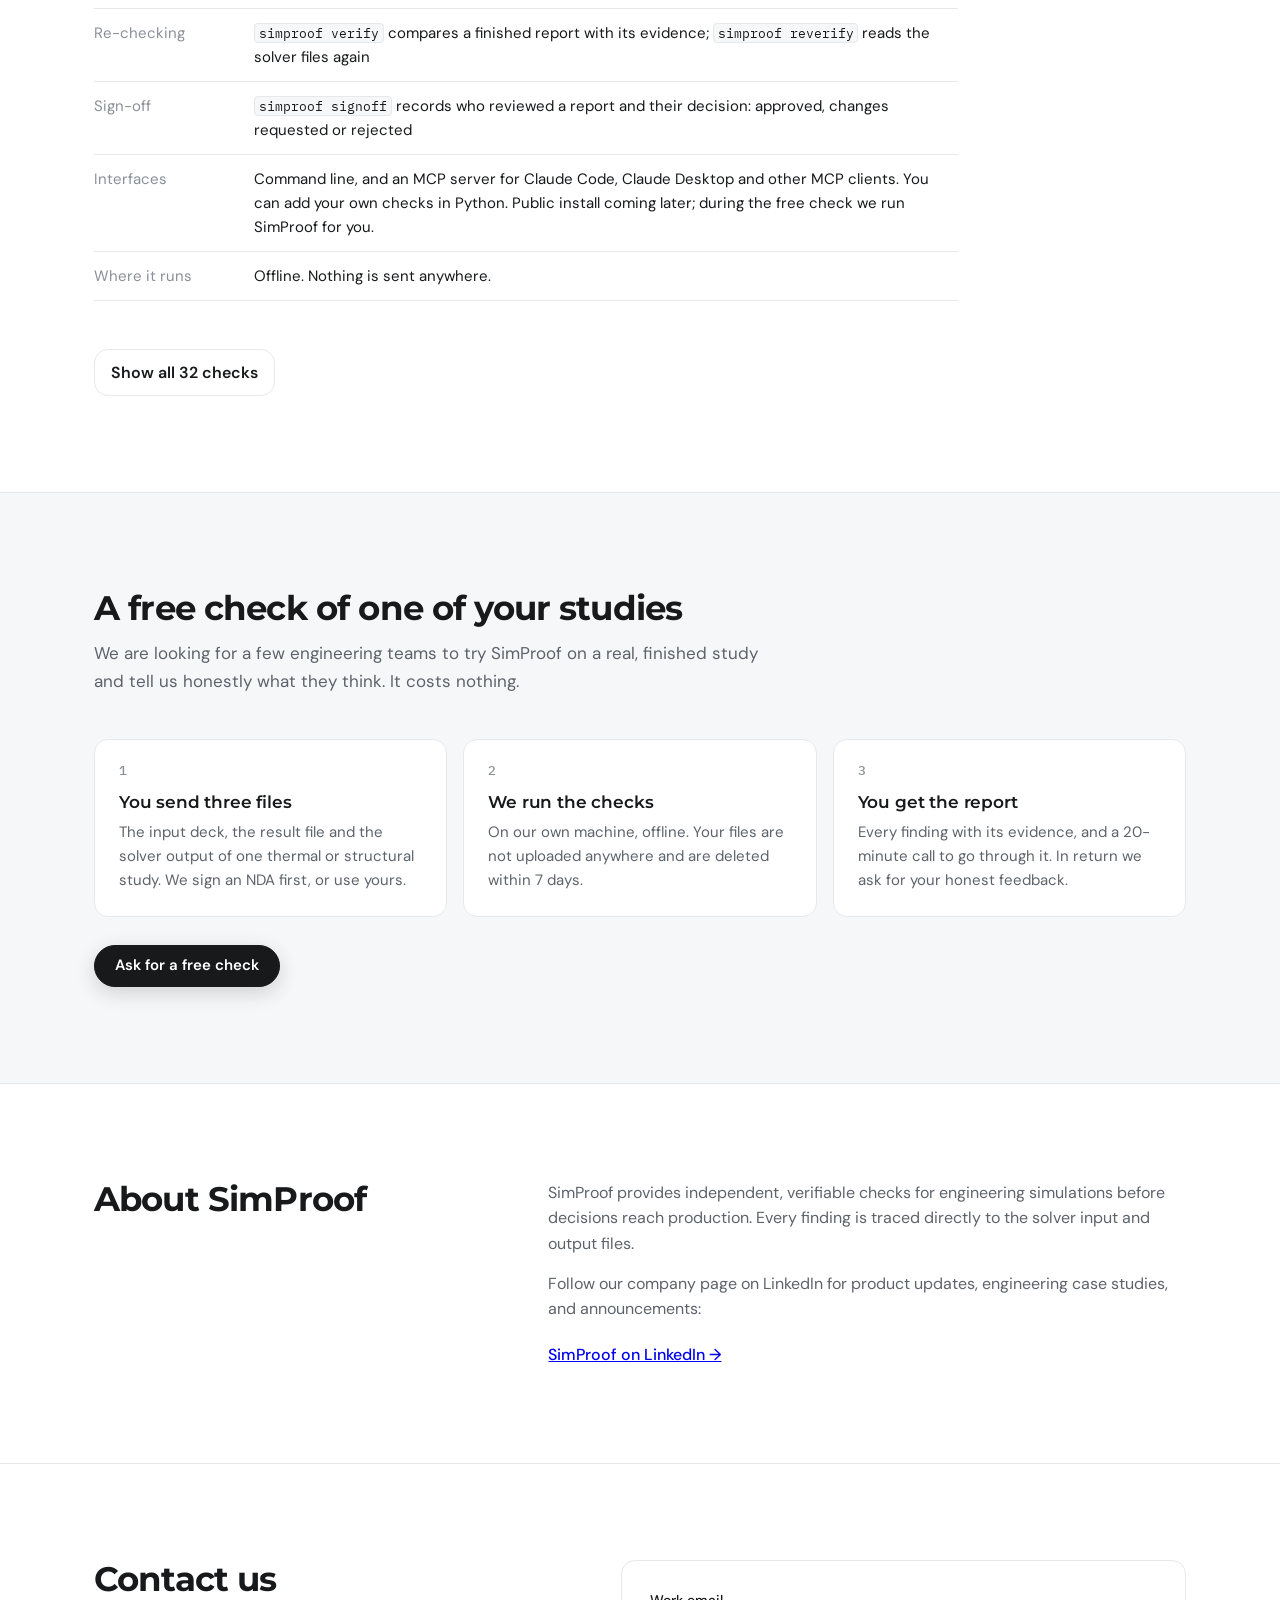
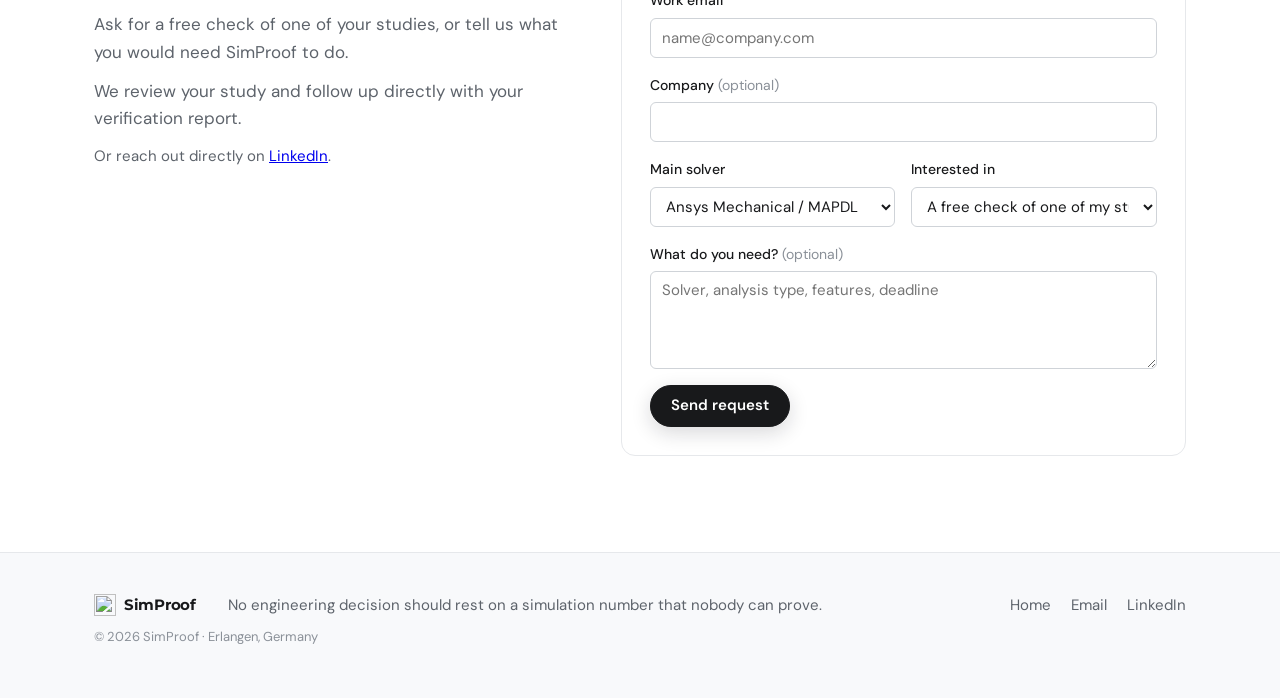
==== commit cb56f5ec: "feat: modernize engineers page, fix hidden pointer, and integrate Netlify forms" ====
--- a/engineers.html
+++ b/engineers.html
@@ -14,27 +14,27 @@
 
   <link rel="preconnect" href="https://fonts.googleapis.com">
   <link rel="preconnect" href="https://fonts.gstatic.com" crossorigin>
-  <link href="https://fonts.googleapis.com/css2?family=IBM+Plex+Mono:wght@400;500&family=IBM+Plex+Sans:wght@400;500;600&display=swap" rel="stylesheet">
-  <link rel="stylesheet" href="./styles.css?v=6">
+  <link href="https://fonts.googleapis.com/css2?family=Montserrat:wght@600;700;800&family=DM+Sans:wght@400;500;600&family=IBM+Plex+Mono:wght@400;500&display=swap" rel="stylesheet">
+  <link rel="stylesheet" href="./styles.css?v=7">
 </head>
 <body>
   <a class="skip-link" href="#main">Skip to content</a>
 
-  <header class="masthead">
-    <div class="wrap masthead-row">
-      <a href="./" class="wordmark" aria-label="SimProof home">
-        <img src="./favicon.svg" alt="" width="28" height="28">
+  <header class="top">
+    <div class="wrap top-row">
+      <a href="./" class="brand" aria-label="SimProof home">
+        <img src="./favicon.svg" alt="" width="30" height="30">
         <span>SimProof</span>
       </a>
-      <nav class="primary-nav" aria-label="Main">
+      <nav class="nav" aria-label="Main">
         <a href="./">Home</a>
-        <a href="#what">For engineers</a>
+        <a href="#what">Overview</a>
         <a href="#demo">Demo</a>
-        <a href="#available">Checks</a>
-        <a href="#pilot">Free check</a>
-        <a href="#about">About</a>
+        <a href="#assistant">Assistant</a>
+        <a href="#available">32 Checks</a>
+        <a href="./engineers.html" class="nav-active" style="color: var(--proof, #1f4fd1); font-weight: 600;">For engineers</a>
       </nav>
-      <a href="#pilot" class="button button-primary button-small">Get a free check</a>
+      <a href="#contact" class="btn btn-dark btn-small" data-interest="A free check of one of my studies">Get a free check</a>
     </div>
   </header>
 
@@ -364,11 +364,15 @@
           <p>
             Ask for a free check of one of your studies, or tell us what you would need SimProof to do.
           </p>
-          <p>Sending opens your email app with the request filled in; nothing is stored on this site.</p>
+          <p>We review your study and follow up directly with your verification report.</p>
           <p class="contact-direct">Or reach out directly on <a href="https://www.linkedin.com/company/simproof/" target="_blank" rel="noopener">LinkedIn</a>.</p>
         </div>
 
-        <form class="contact-form" id="contact-form" novalidate>
+        <form class="contact-form" id="contact-form" name="study-request" method="POST" data-netlify="true" netlify-honeypot="bot-field" novalidate>
+          <input type="hidden" name="form-name" value="study-request">
+          <p style="display:none" aria-hidden="true">
+            <label>Don’t fill this out if you're human: <input name="bot-field"></label>
+          </p>
           <div class="field">
             <label for="f-email">Work email</label>
             <input type="email" id="f-email" name="email" autocomplete="email" required placeholder="name@company.com">
@@ -406,18 +410,19 @@
             <label for="f-message">What do you need? <span class="optional">(optional)</span></label>
             <textarea id="f-message" name="message" rows="4" placeholder="Solver, analysis type, features, deadline"></textarea>
           </div>
-          <button type="submit" class="button button-primary">Send request by email</button>
+          <button type="submit" class="button button-primary">Send request</button>
           <p class="form-status" id="form-status" role="status"></p>
         </form>
       </div>
     </section>
   </main>
 
-  <footer class="site-footer">
-    <div class="wrap footer-row">
-      <span class="wordmark wordmark-static"><img src="./favicon.svg" alt="" width="22" height="22"><span>SimProof</span></span>
-      <p class="footer-line">No engineering decision should rest on a simulation number that nobody can prove.</p>
-      <nav class="footer-links" aria-label="Contact">
+  <footer class="foot">
+    <div class="wrap foot-row">
+      <span class="brand brand-small"><img src="./favicon.svg" alt="" width="22" height="22"><span>SimProof</span></span>
+      <p>No engineering decision should rest on a simulation number that nobody can prove.</p>
+      <nav aria-label="Footer">
+        <a href="./">Home</a>
         <a href="mailto:vamshidharreddye@gmail.com">Email</a>
         <a href="https://www.linkedin.com/company/simproof/" target="_blank" rel="noopener">LinkedIn</a>
       </nav>
--- a/styles.css
+++ b/styles.css
@@ -23,12 +23,13 @@
   --code-ink: #2b2f34;
   --code-dim: #8a9098;
 
-  --font-body: "IBM Plex Sans", "Segoe UI", Helvetica, Arial, sans-serif;
+  --font-head: "Montserrat", "Segoe UI", sans-serif;
+  --font-body: "DM Sans", "Segoe UI", -apple-system, BlinkMacSystemFont, Roboto, sans-serif;
   --font-code: "IBM Plex Mono", Consolas, "Courier New", monospace;
 
-  --wrap: 1120px;
+  --wrap: 1140px;
   --gutter: 24px;
-  --radius: 8px;
+  --radius: 14px;
   --section-space: 96px;
 }
 
@@ -63,8 +64,9 @@
 
 h1,
 h2 {
-  font-weight: 600;
-  letter-spacing: -0.022em;
+  font-family: var(--font-head);
+  font-weight: 700;
+  letter-spacing: -0.025em;
   text-wrap: balance;
 }
 
@@ -75,9 +77,12 @@
 }
 
 h3 {
-  font-size: 1rem;
+  font-family: var(--font-head);
+  font-size: 1.0625rem;
   font-weight: 600;
   line-height: 1.35;
+  letter-spacing: -0.01em;
+}
 }
 
 a {
@@ -131,41 +136,57 @@
 
 /* ---------- Buttons, tags, chips ---------- */
 
-.button {
+.button, .btn {
   display: inline-flex;
   align-items: center;
   justify-content: center;
-  min-height: 40px;
-  padding: 0 16px;
+  gap: 8px;
+  min-height: 42px;
+  padding: 0 20px;
   border: 1px solid var(--rule-strong);
-  border-radius: 6px;
+  border-radius: 999px;
   background: var(--surface);
   color: var(--ink);
-  font: 500 0.9375rem/1 var(--font-body);
+  font: 600 0.9375rem/1 var(--font-body);
   text-decoration: none;
   cursor: pointer;
-  transition: background-color 0.15s ease, border-color 0.15s ease;
-}
-
-.button:hover {
+  transition: transform 0.2s ease, box-shadow 0.2s ease, background 0.2s ease;
+}
+
+.button:hover, .btn:hover {
   background: var(--tint);
-}
-
-.button-primary {
+  transform: translateY(-1px);
+}
+
+.button-primary, .btn-dark {
   background: var(--ink);
   border-color: var(--ink);
   color: #fff;
-}
-
-.button-primary:hover {
-  background: #2e3136;
-  border-color: #2e3136;
-}
-
-.button-small {
-  min-height: 34px;
-  padding: 0 12px;
+  box-shadow: 0 6px 20px rgba(18, 21, 28, 0.16);
+}
+
+.button-primary:hover, .btn-dark:hover {
+  background: #252830;
+  border-color: #252830;
+  box-shadow: 0 10px 28px rgba(42, 91, 246, 0.25);
+  transform: translateY(-2px);
+}
+
+.button-small, .btn-small {
+  min-height: 36px;
+  padding: 0 16px;
   font-size: 0.875rem;
+}
+
+.btn-ghost {
+  background: rgba(255, 255, 255, 0.7);
+  border-color: var(--rule);
+  color: var(--ink);
+}
+
+.btn-ghost:hover {
+  background: #fff;
+  border-color: var(--rule-strong);
 }
 
 .link-button {
@@ -219,49 +240,61 @@
 .chip-pass { background: var(--pass-wash); color: var(--pass); }
 .chip-skip { background: var(--tint); color: var(--graphite); }
 
-/* ---------- Masthead ---------- */
-
+/* ---------- Top Navigation (shared with home page) ---------- */
+
+.top,
 .masthead {
   position: sticky;
   top: 0;
   z-index: 100;
-  background: rgba(255, 255, 255, 0.92);
-  backdrop-filter: blur(8px);
-  -webkit-backdrop-filter: blur(8px);
+  background: rgba(247, 248, 251, 0.85);
+  backdrop-filter: blur(14px);
+  -webkit-backdrop-filter: blur(14px);
   border-bottom: 1px solid var(--rule);
 }
 
+.top-row,
 .masthead-row {
   display: flex;
   align-items: center;
-  gap: 32px;
-  height: 60px;
-}
-
+  justify-content: space-between;
+  gap: 24px;
+  height: 64px;
+}
+
+.brand,
 .wordmark {
   display: inline-flex;
   align-items: center;
-  gap: 9px;
+  gap: 10px;
   color: var(--ink);
-  font: 600 1.0625rem/1 var(--font-body);
-  letter-spacing: -0.01em;
+  font: 700 1.125rem/1 var(--font-head);
+  letter-spacing: -0.02em;
   text-decoration: none;
 }
 
+.nav,
 .primary-nav {
   display: flex;
   gap: 26px;
+  align-items: center;
   margin-left: auto;
 }
 
+.nav a,
 .primary-nav a {
   color: var(--graphite);
-  font-size: 0.9375rem;
+  font: 500 0.9375rem/1 var(--font-body);
   text-decoration: none;
-}
-
-.primary-nav a:hover {
+  transition: color 0.15s ease;
+}
+
+.nav a:hover,
+.primary-nav a:hover,
+.nav a.nav-active,
+.primary-nav a.nav-active {
   color: var(--ink);
+  font-weight: 600;
 }
 
 /* ---------- Hero ---------- */
@@ -703,9 +736,16 @@
   background: var(--surface);
   border: 1px solid var(--rule);
   border-radius: var(--radius);
+  box-shadow: 0 4px 20px rgba(18, 21, 28, 0.04);
   display: flex;
   flex-direction: column;
   gap: 14px;
+  transition: transform 0.2s ease, box-shadow 0.2s ease;
+}
+
+.audit-card:hover {
+  transform: translateY(-2px);
+  box-shadow: 0 10px 30px rgba(18, 21, 28, 0.08);
 }
 
 .audit-card-badge {
@@ -810,6 +850,7 @@
   background: var(--surface);
   border: 1px solid var(--rule);
   border-radius: var(--radius);
+  box-shadow: 0 4px 20px rgba(18, 21, 28, 0.04);
   overflow: hidden;
 }
 
@@ -1019,6 +1060,7 @@
   background: var(--code-bg);
   border: 1px solid var(--rule);
   border-radius: var(--radius);
+  box-shadow: 0 8px 30px rgba(18, 21, 28, 0.06);
   overflow: hidden;
   color: var(--code-ink);
 }
@@ -1304,40 +1346,65 @@
   display: none;
 }
 
-/* ---------- Footer ---------- */
-
+.form-status.is-success {
+  color: var(--pass);
+  font-weight: 500;
+}
+
+.form-status.is-error {
+  color: var(--fail);
+  font-weight: 500;
+}
+
+/* ---------- Footer (shared with home page) ---------- */
+
+.foot,
 .site-footer {
-  padding: 40px 0 48px;
+  padding: 40px 0 50px;
   border-top: 1px solid var(--rule);
-}
-
+  background: rgba(247, 248, 251, 0.85);
+}
+
+.foot-row,
 .footer-row {
   display: grid;
   grid-template-columns: auto minmax(0, 1fr) auto;
-  gap: 8px 32px;
+  gap: 10px 32px;
   align-items: center;
 }
 
+.brand-small,
 .wordmark-static {
-  font-size: 1rem;
-}
-
+  display: inline-flex;
+  align-items: center;
+  gap: 8px;
+  color: var(--ink);
+  font: 700 0.9375rem/1 var(--font-head);
+  letter-spacing: -0.02em;
+}
+
+.foot-row > p:first-of-type,
 .footer-line {
   color: var(--graphite);
-  font-size: 0.875rem;
-}
-
+  font-size: 0.9375rem;
+}
+
+.foot nav,
 .footer-links {
   display: flex;
   gap: 20px;
-  font-size: 0.875rem;
-}
-
+  font-size: 0.9375rem;
+  justify-content: flex-end;
+}
+
+.foot nav a,
 .footer-links a {
   color: var(--graphite);
   text-decoration: none;
-}
-
+  transition: color 0.15s ease;
+}
+
+.foot nav a:hover,
 .footer-links a:hover {
   color: var(--ink);
 }
@@ -1396,10 +1463,12 @@
     --section-space: 72px;
   }
 
-  .primary-nav {
+  .primary-nav,
+  .nav {
     display: none;
   }
 
+  .top-row,
   .masthead-row {
     justify-content: space-between;
   }
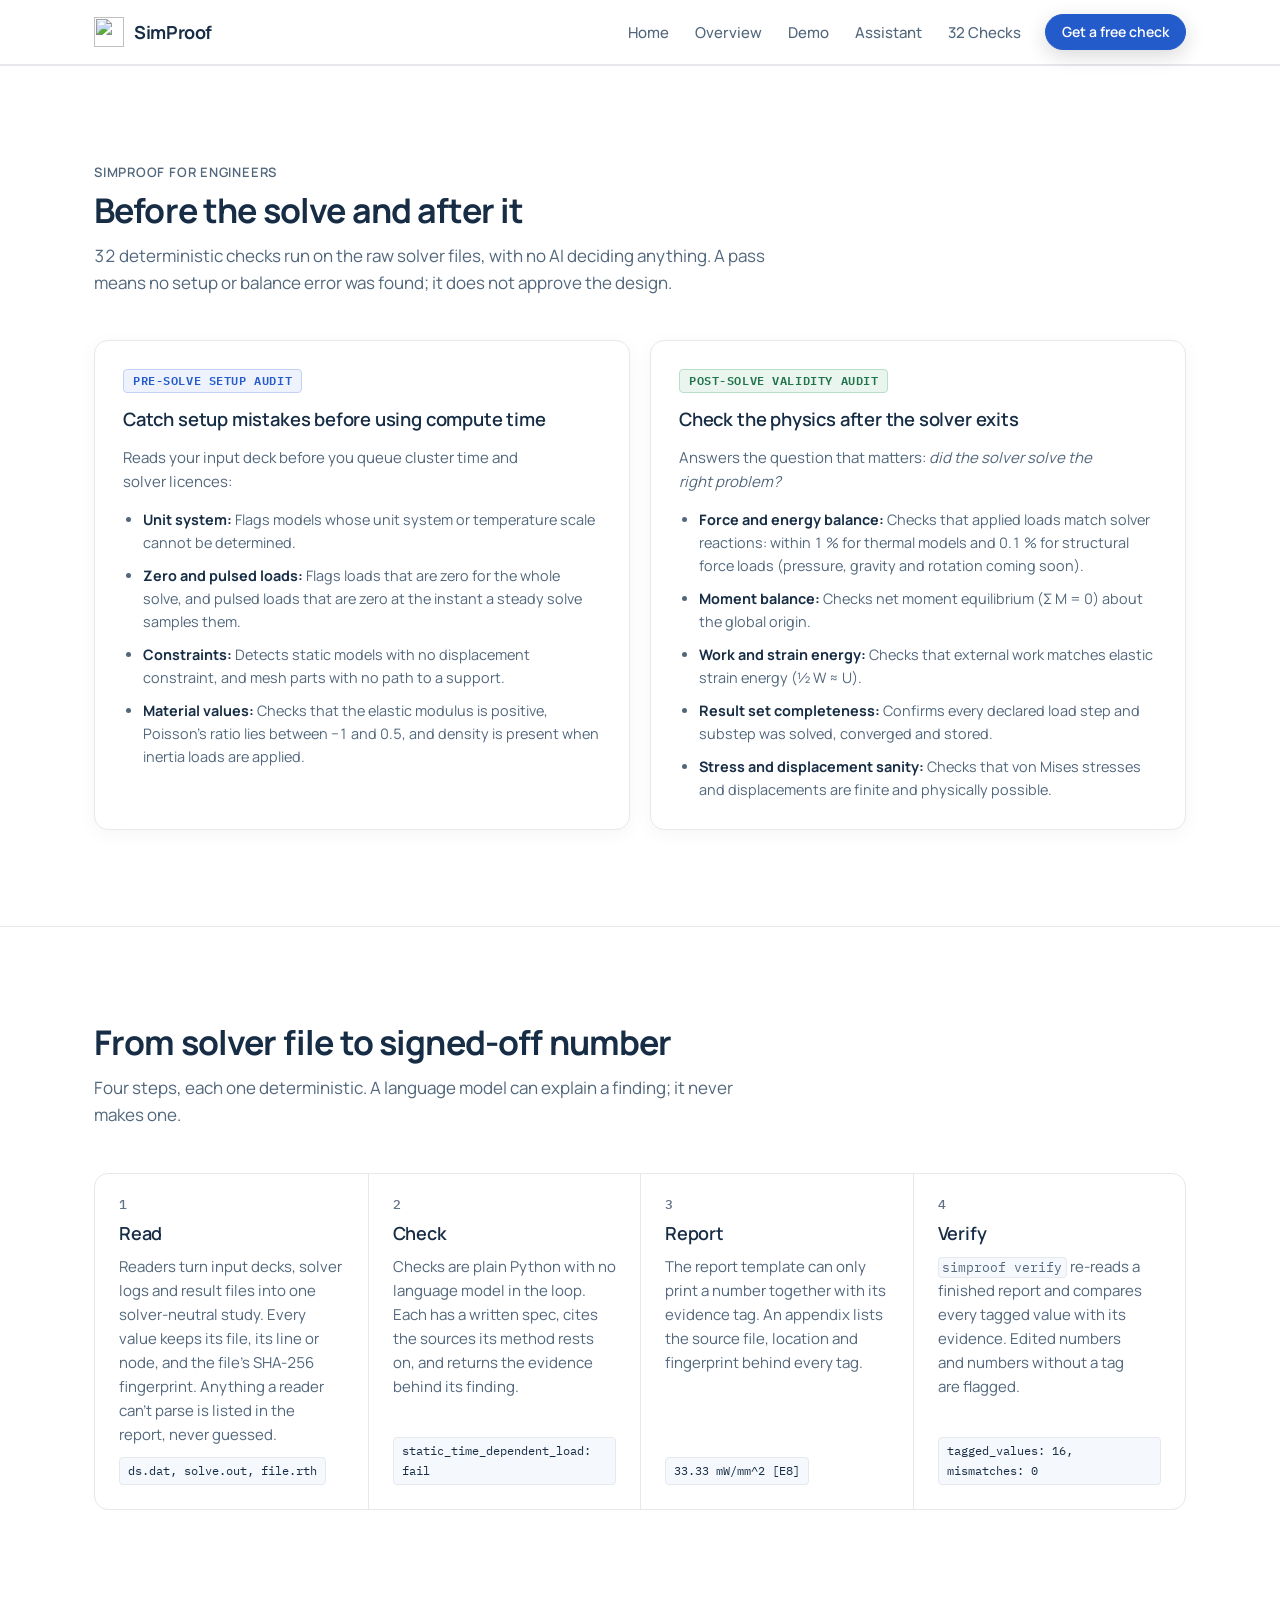
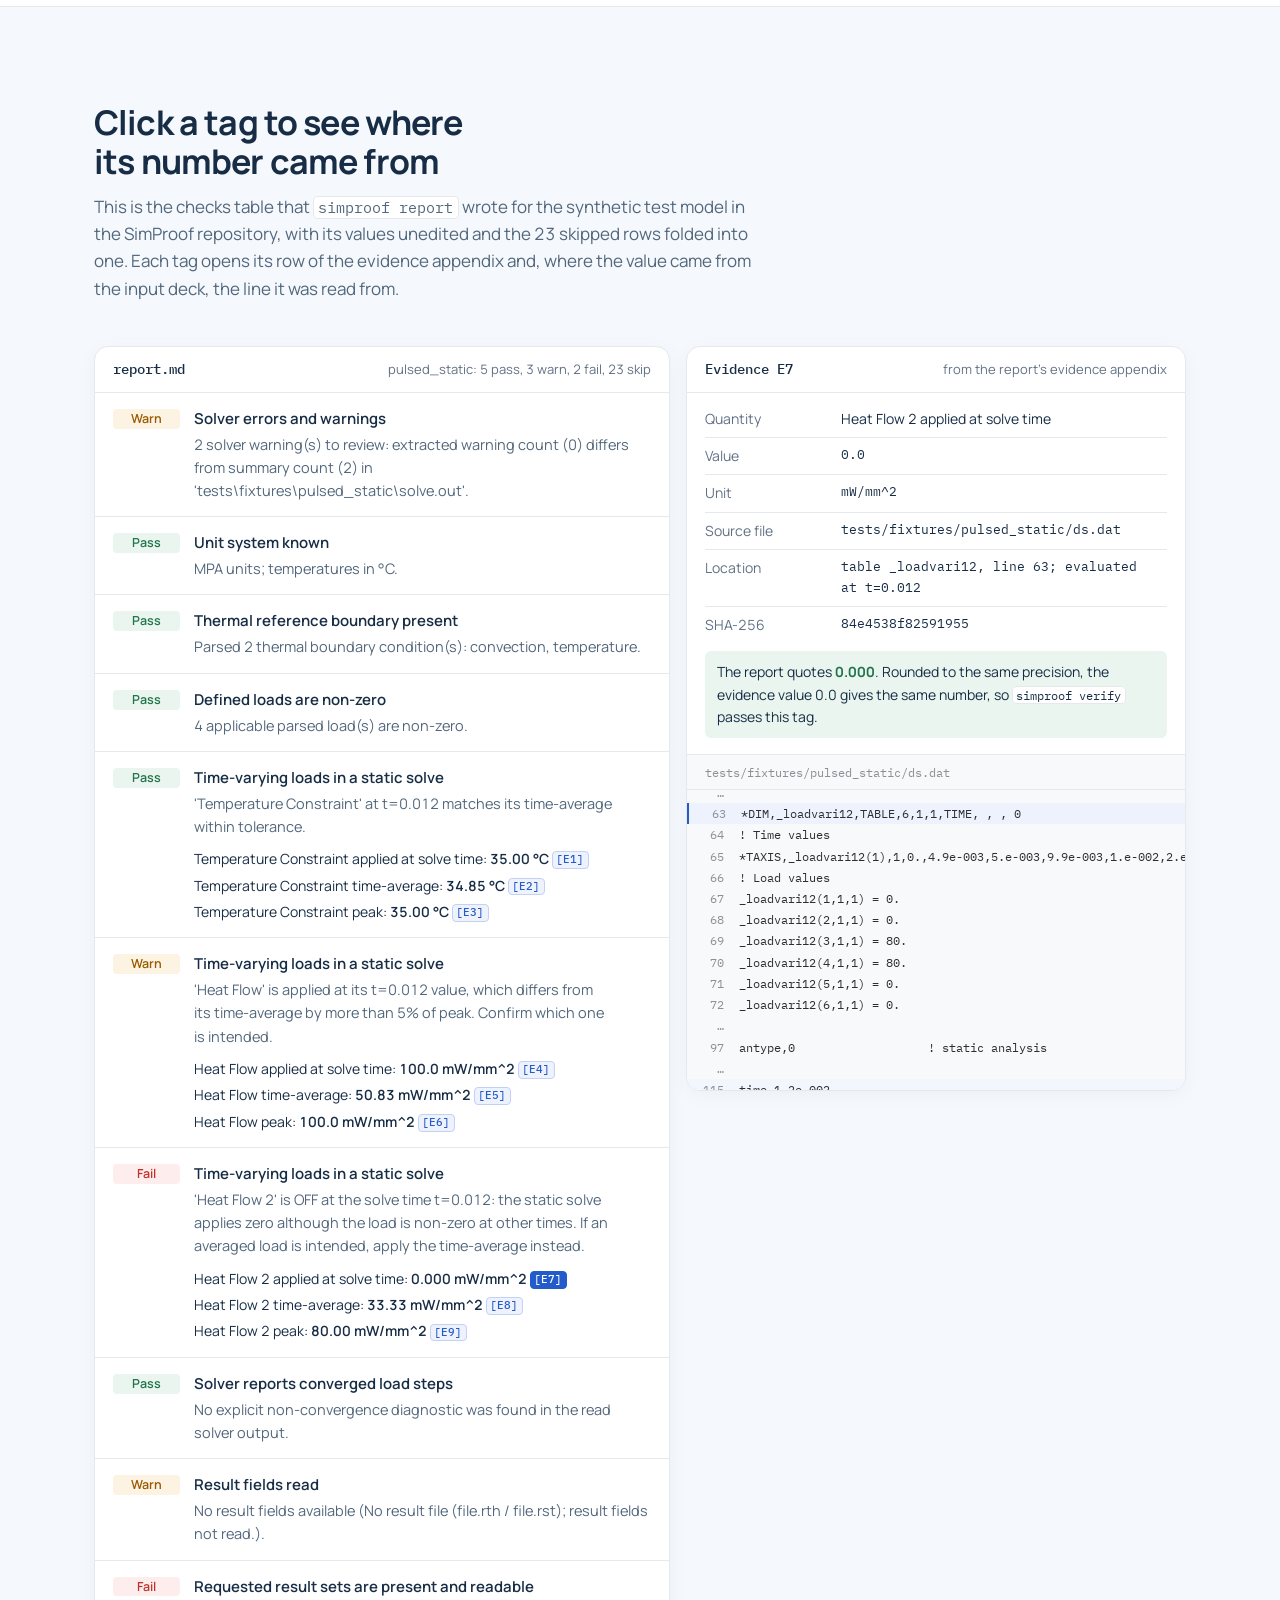
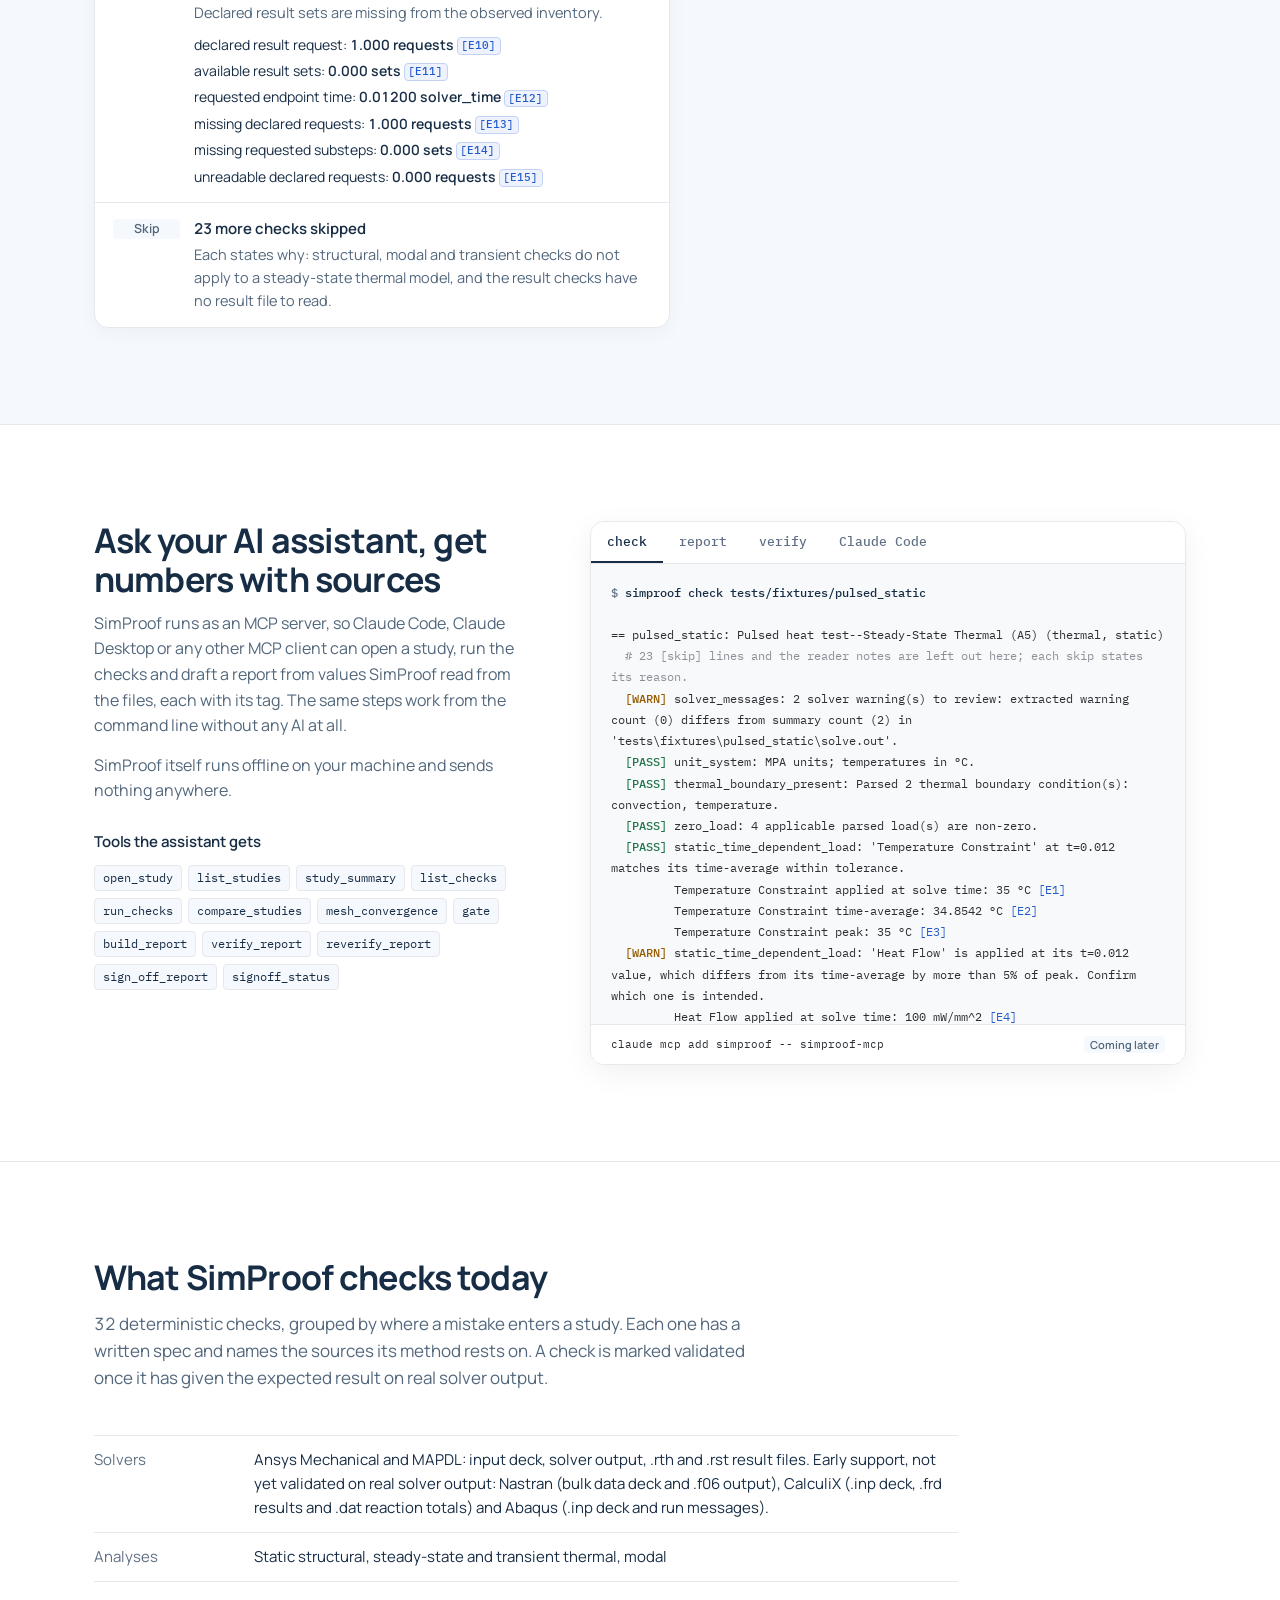
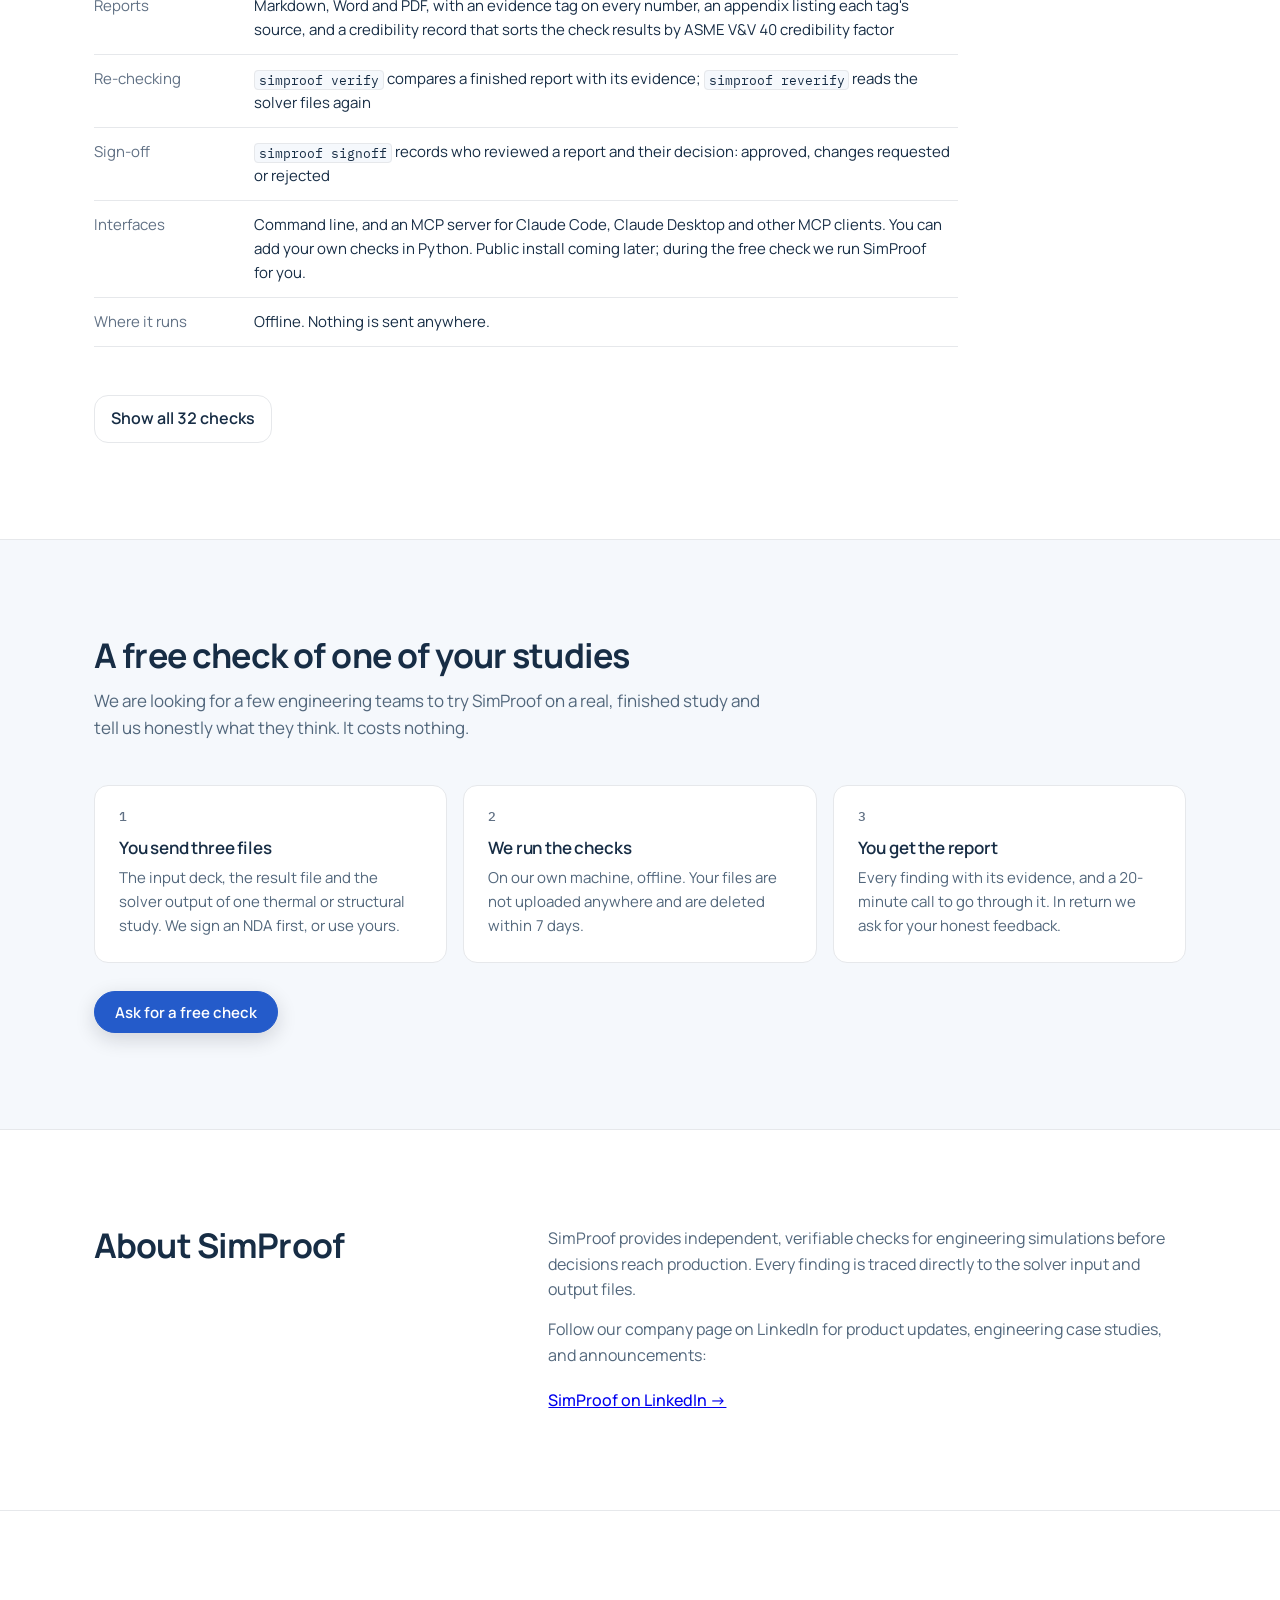
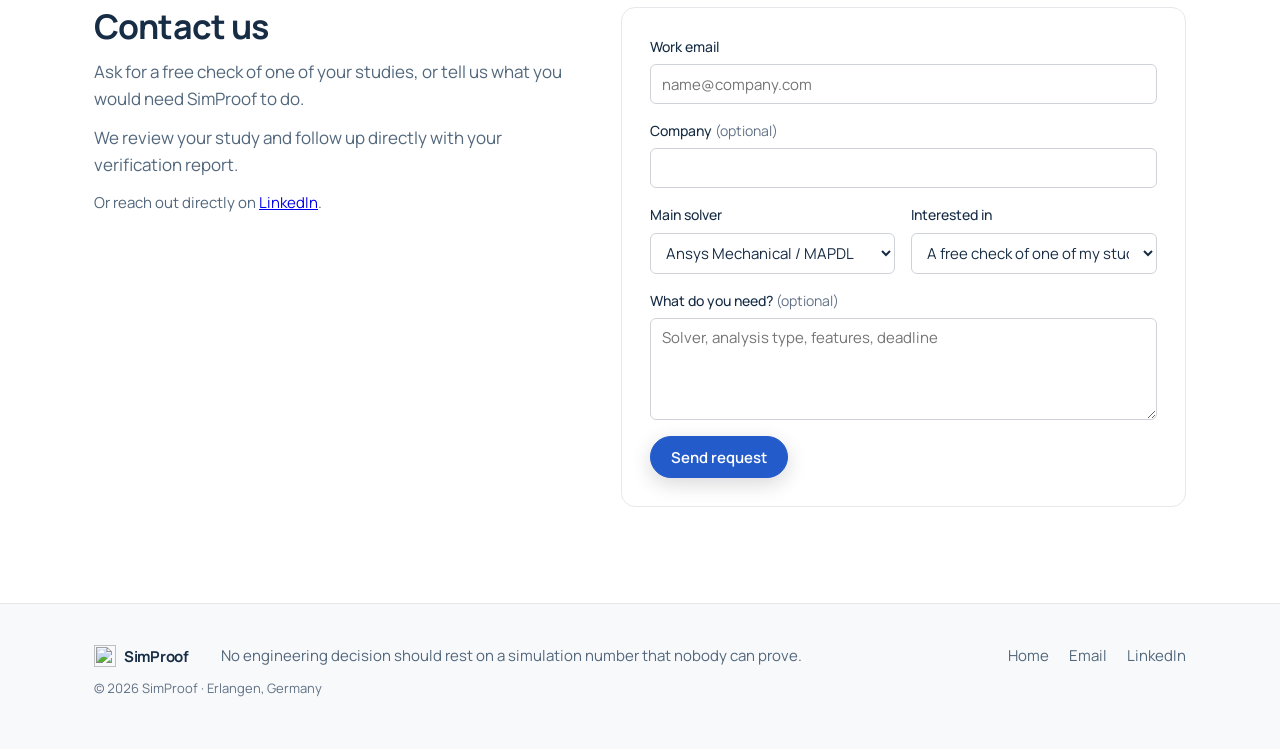
==== commit 64c91d3d: "Redesign SimProof site around clear explanations and evidence" ====
--- a/engineers.html
+++ b/engineers.html
@@ -14,8 +14,8 @@
 
   <link rel="preconnect" href="https://fonts.googleapis.com">
   <link rel="preconnect" href="https://fonts.gstatic.com" crossorigin>
-  <link href="https://fonts.googleapis.com/css2?family=Montserrat:wght@600;700;800&family=DM+Sans:wght@400;500;600&family=IBM+Plex+Mono:wght@400;500&display=swap" rel="stylesheet">
-  <link rel="stylesheet" href="./styles.css?v=7">
+  <link href="https://fonts.googleapis.com/css2?family=Manrope:wght@400;500;600;700;800&family=IBM+Plex+Mono:wght@400;500&display=swap" rel="stylesheet">
+  <link rel="stylesheet" href="./styles.css?v=8">
 </head>
 <body>
   <a class="skip-link" href="#main">Skip to content</a>
@@ -32,7 +32,6 @@
         <a href="#demo">Demo</a>
         <a href="#assistant">Assistant</a>
         <a href="#available">32 Checks</a>
-        <a href="./engineers.html" class="nav-active" style="color: var(--proof, #1f4fd1); font-weight: 600;">For engineers</a>
       </nav>
       <a href="#contact" class="btn btn-dark btn-small" data-interest="A free check of one of my studies">Get a free check</a>
     </div>
--- a/styles.css
+++ b/styles.css
@@ -4,13 +4,13 @@
 :root {
   --paper: #ffffff;
   --surface: #ffffff;
-  --tint: #f6f7f8;
-  --ink: #18191b;
-  --graphite: #5d636b;
-  --muted: #8a9098;
+  --tint: #f5f8fc;
+  --ink: #172d45;
+  --graphite: #52677c;
+  --muted: #617185;
   --rule: #e6e8eb;
   --rule-strong: #cfd3d8;
-  --proof: #1f4fd1;
+  --proof: #245bca;
   --proof-wash: #eef2fd;
   --proof-line: #c3d1f6;
   --fail: #c0322b;
@@ -23,8 +23,8 @@
   --code-ink: #2b2f34;
   --code-dim: #8a9098;
 
-  --font-head: "Montserrat", "Segoe UI", sans-serif;
-  --font-body: "DM Sans", "Segoe UI", -apple-system, BlinkMacSystemFont, Roboto, sans-serif;
+  --font-head: "Manrope", "Segoe UI", sans-serif;
+  --font-body: "Manrope", "Segoe UI", -apple-system, BlinkMacSystemFont, Roboto, sans-serif;
   --font-code: "IBM Plex Mono", Consolas, "Courier New", monospace;
 
   --wrap: 1140px;
@@ -1726,3 +1726,9 @@
     grid-template-columns: 1fr;
   }
 }
+
+/* Align technical pages with the main SimProof identity. */
+.button-primary, .btn-dark { background: var(--proof); border-color: var(--proof); }
+.button-primary:hover, .btn-dark:hover { background: #1748aa; border-color: #1748aa; }
+.top { background: #fffffff5; }
+h1,h2,h3 { text-wrap: balance; }
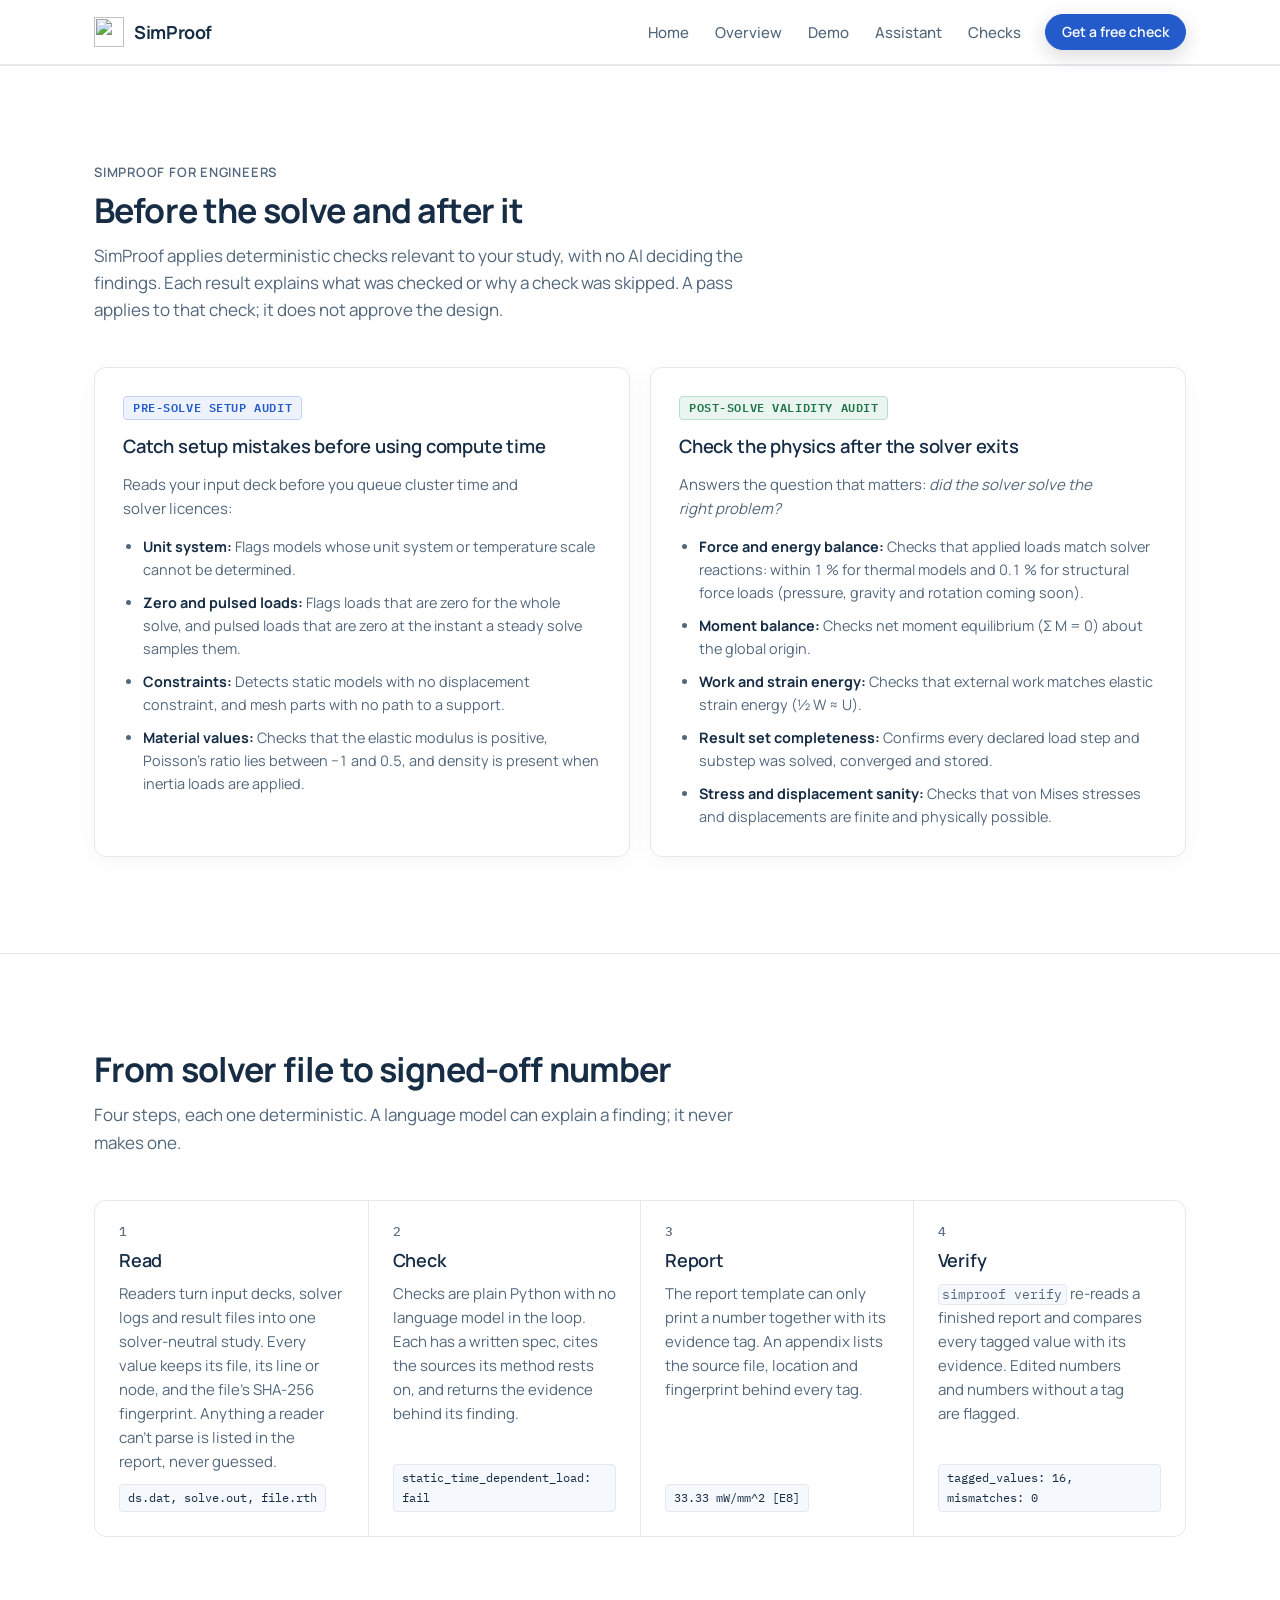
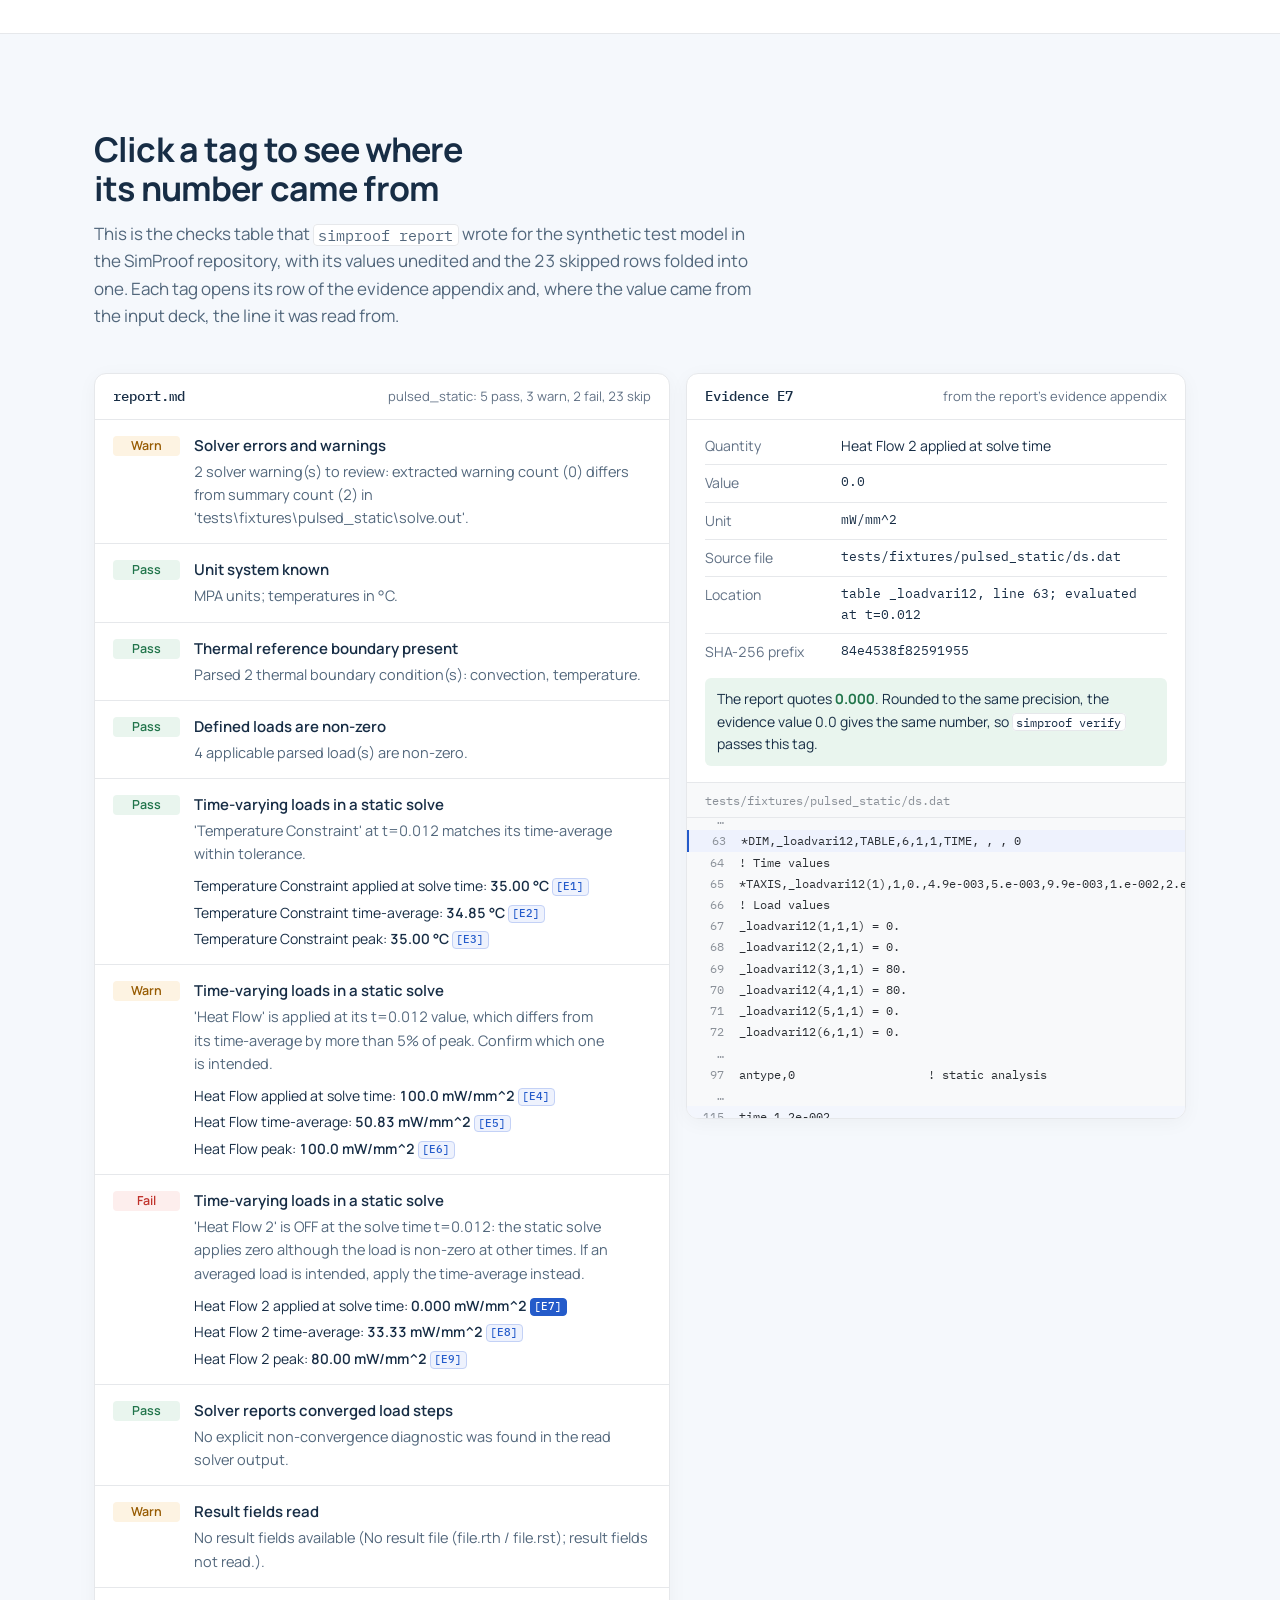
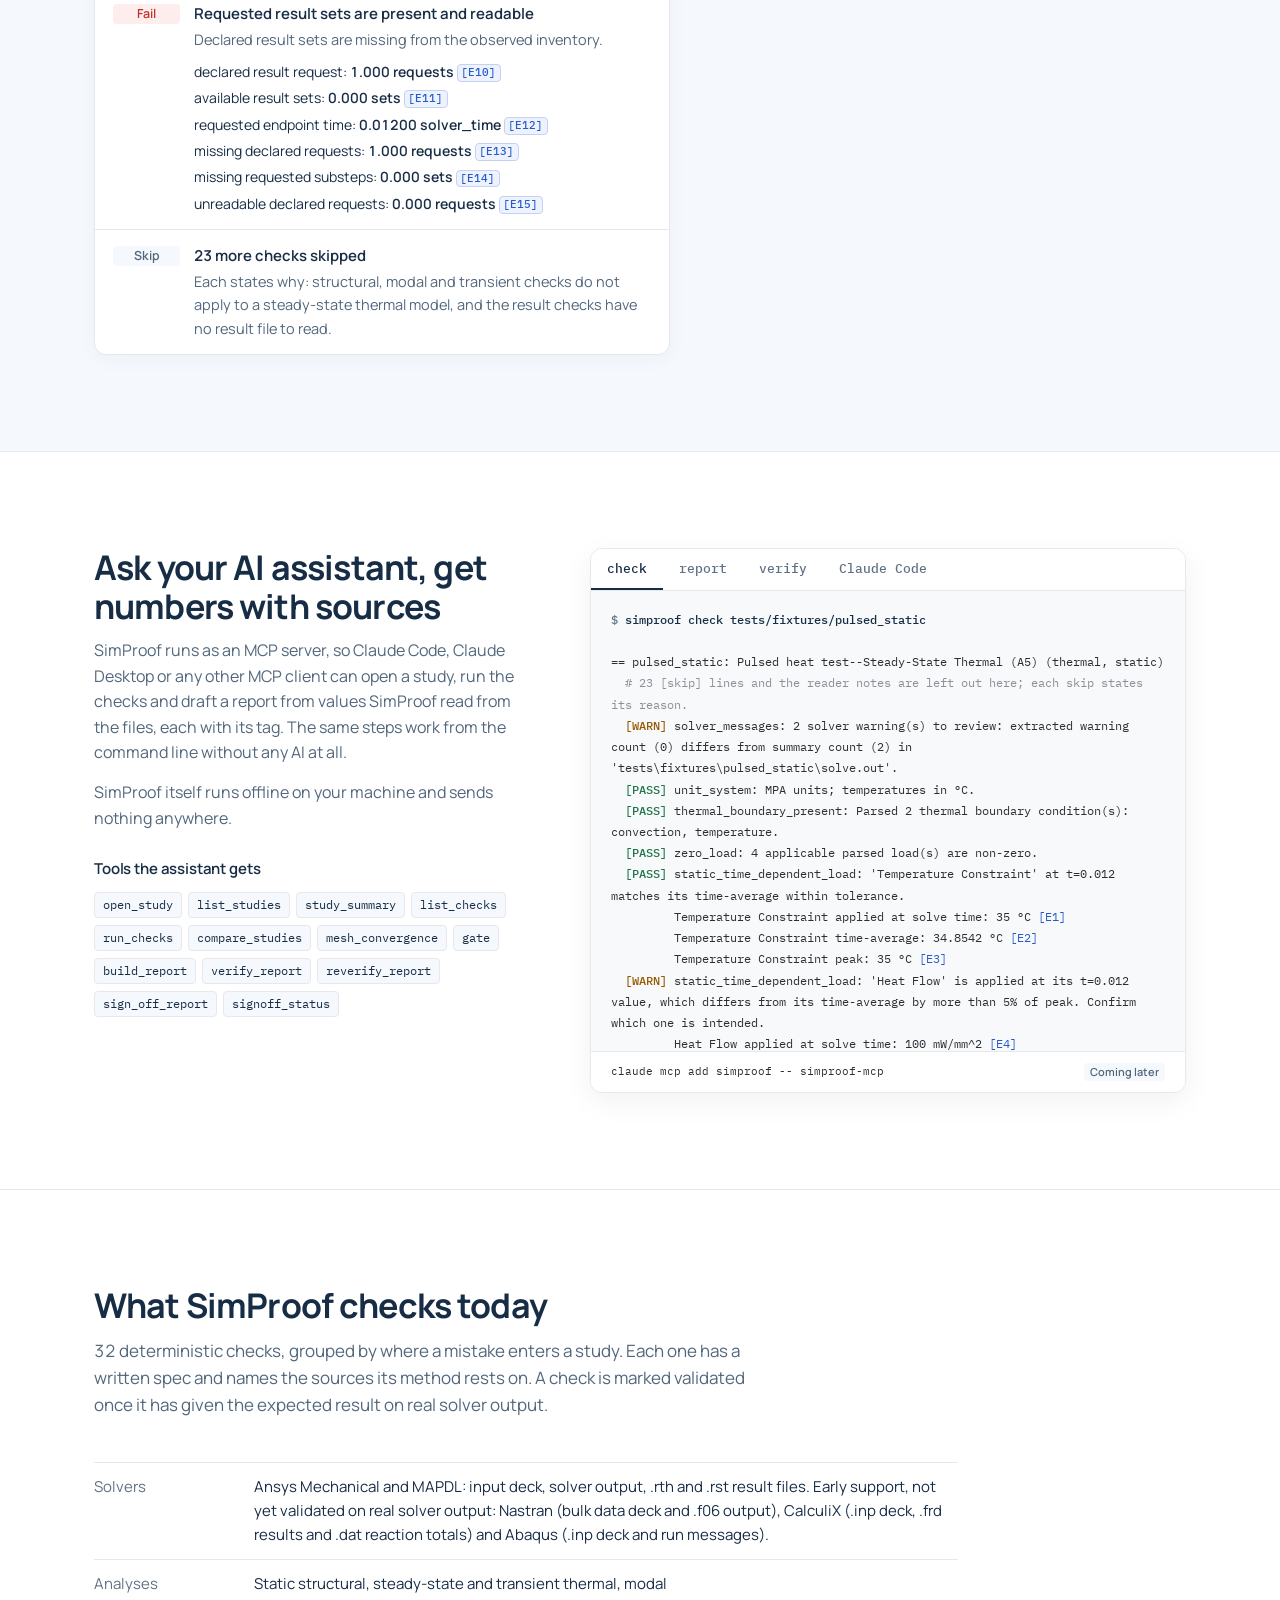
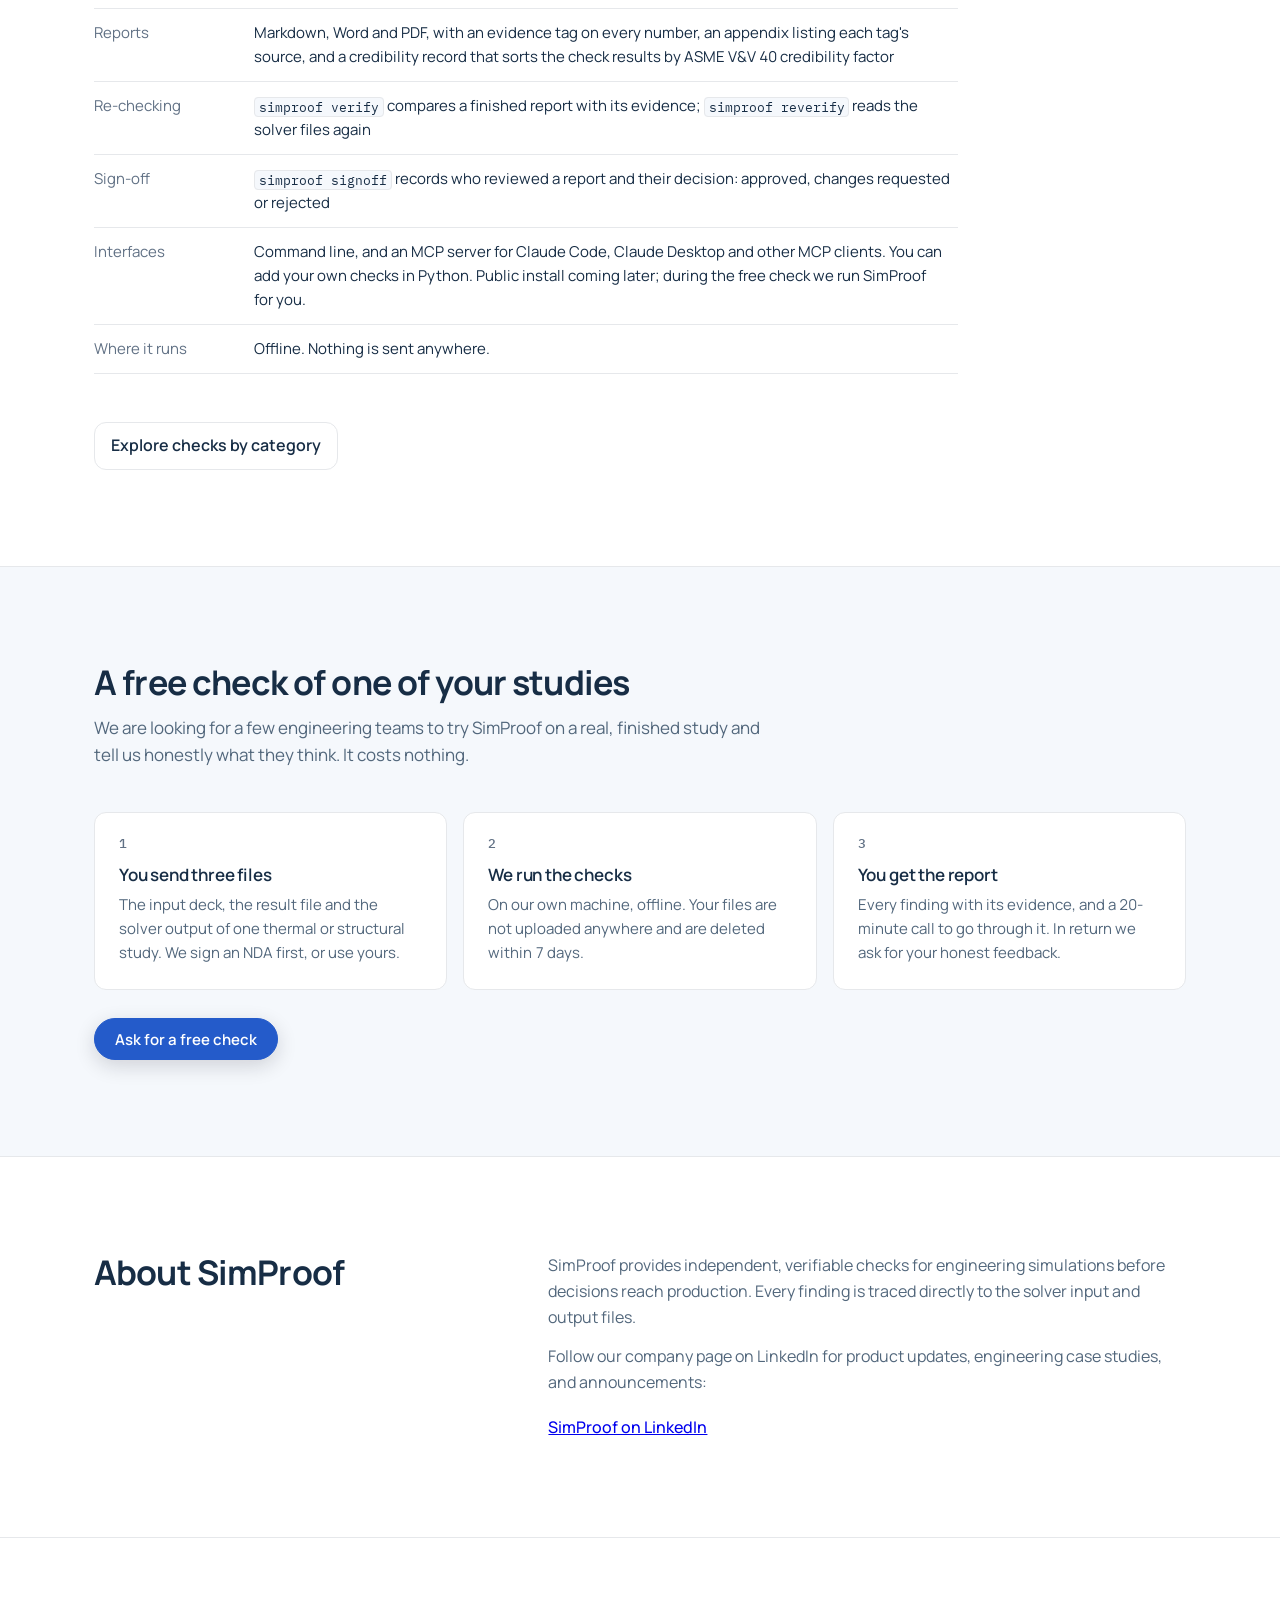
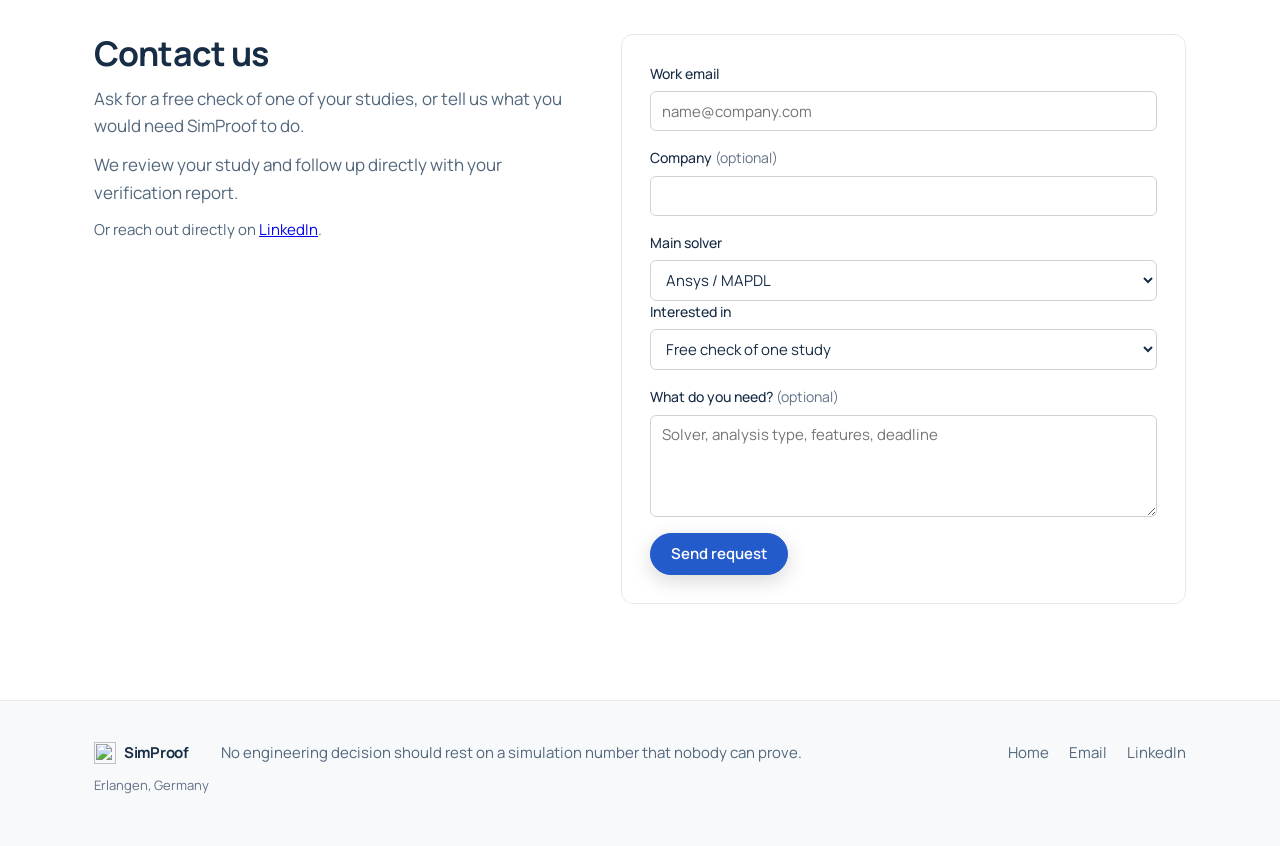
==== commit 28ac963b: "Redesign site around clear explanations and evidence; audit against landing-page design skill Carrie" ====
--- a/engineers.html
+++ b/engineers.html
@@ -15,7 +15,7 @@
   <link rel="preconnect" href="https://fonts.googleapis.com">
   <link rel="preconnect" href="https://fonts.gstatic.com" crossorigin>
   <link href="https://fonts.googleapis.com/css2?family=Manrope:wght@400;500;600;700;800&family=IBM+Plex+Mono:wght@400;500&display=swap" rel="stylesheet">
-  <link rel="stylesheet" href="./styles.css?v=8">
+  <link rel="stylesheet" href="./styles.css?v=10">
 </head>
 <body>
   <a class="skip-link" href="#main">Skip to content</a>
@@ -31,7 +31,7 @@
         <a href="#what">Overview</a>
         <a href="#demo">Demo</a>
         <a href="#assistant">Assistant</a>
-        <a href="#available">32 Checks</a>
+        <a href="#available">Checks</a>
       </nav>
       <a href="#contact" class="btn btn-dark btn-small" data-interest="A free check of one of my studies">Get a free check</a>
     </div>
@@ -44,10 +44,11 @@
       <div class="wrap">
         <div class="section-head">
           <p class="eyebrow">SimProof for engineers</p>
-          <h2>Before the solve and after it</h2>
-          <p>
-            32 deterministic checks run on the raw solver files, with no AI deciding anything. A pass means no
-            setup or balance error was found; it does not approve the design.
+          <h1>Before the solve and after it</h1>
+          <p>
+            SimProof applies deterministic checks relevant to your study, with no AI deciding the findings.
+            Each result explains what was checked or why a check was skipped. A pass applies to that check;
+            it does not approve the design.
           </p>
         </div>
 
@@ -247,7 +248,7 @@
         </dl>
 
         <details class="check-details">
-        <summary>Show all 32 checks</summary>
+        <summary>Explore checks by category</summary>
         <div class="check-groups">
           <div class="check-group">
             <h3>Model setup</h3>
@@ -349,7 +350,7 @@
             Follow our company page on LinkedIn for product updates, engineering case studies, and announcements:
           </p>
           <p class="about-links">
-            <a href="https://www.linkedin.com/company/simproof/" target="_blank" rel="noopener">SimProof on LinkedIn &rarr;</a>
+            <a href="https://www.linkedin.com/company/simproof/" target="_blank" rel="noopener">SimProof on LinkedIn</a>
           </p>
         </div>
       </div>
@@ -385,9 +386,9 @@
             <div class="field">
               <label for="f-solver">Main solver</label>
               <select id="f-solver" name="solver">
-                <option>Ansys Mechanical / MAPDL</option>
+                <option value="Ansys Mechanical / MAPDL">Ansys / MAPDL</option>
                 <option>Abaqus</option>
-                <option>Nastran (MSC / Simcenter)</option>
+                <option value="Nastran (MSC / Simcenter)">Nastran</option>
                 <option>Ansys Fluent</option>
                 <option>OpenFOAM</option>
                 <option>LS-DYNA</option>
@@ -398,9 +399,9 @@
             <div class="field">
               <label for="f-interest">Interested in</label>
               <select id="f-interest" name="interest">
-                <option>A free check of one of my studies</option>
-                <option>Early access to SimProof</option>
-                <option>Claude Code / MCP integration</option>
+                <option value="A free check of one of my studies">Free check of one study</option>
+                <option value="Early access to SimProof">Early access</option>
+                <option value="Claude Code / MCP integration">Claude Code / MCP</option>
                 <option>Something else</option>
               </select>
             </div>
@@ -425,10 +426,10 @@
         <a href="mailto:vamshidharreddye@gmail.com">Email</a>
         <a href="https://www.linkedin.com/company/simproof/" target="_blank" rel="noopener">LinkedIn</a>
       </nav>
-      <p class="footer-small">&copy; 2026 SimProof &middot; Erlangen, Germany</p>
+      <p class="footer-small">Erlangen, Germany</p>
     </div>
   </footer>
 
-  <script src="./app.js?v=4"></script>
+  <script src="./app.js?v=6"></script>
 </body>
 </html>
--- a/styles.css
+++ b/styles.css
@@ -29,7 +29,7 @@
 
   --wrap: 1140px;
   --gutter: 24px;
-  --radius: 14px;
+  --radius: 12px;
   --section-space: 96px;
 }
 
@@ -150,7 +150,7 @@
   font: 600 0.9375rem/1 var(--font-body);
   text-decoration: none;
   cursor: pointer;
-  transition: transform 0.2s ease, box-shadow 0.2s ease, background 0.2s ease;
+  transition: transform 0.2s cubic-bezier(0.22,1,0.36,1), box-shadow 0.2s cubic-bezier(0.22,1,0.36,1), background 0.2s cubic-bezier(0.22,1,0.36,1);
 }
 
 .button:hover, .btn:hover {
@@ -211,7 +211,7 @@
   font: 500 0.78em/1.45 var(--font-code);
   vertical-align: 0.08em;
   cursor: pointer;
-  transition: background-color 0.12s ease;
+  transition: background-color 0.2s cubic-bezier(0.22,1,0.36,1);
 }
 
 .tag:hover {
@@ -286,7 +286,7 @@
   color: var(--graphite);
   font: 500 0.9375rem/1 var(--font-body);
   text-decoration: none;
-  transition: color 0.15s ease;
+  transition: color 0.2s cubic-bezier(0.22,1,0.36,1);
 }
 
 .nav a:hover,
@@ -451,7 +451,7 @@
   align-items: start;
   margin-top: 16px;
   font-size: 0.9375rem;
-  transition: opacity 0.4s ease;
+  transition: opacity 0.4s cubic-bezier(0.22,1,0.36,1);
 }
 
 .scope-verdict .chip {
@@ -493,6 +493,7 @@
   margin-bottom: 44px;
 }
 
+.section-head h1,
 .section-head h2,
 .assistant-copy h2,
 .about-grid h2 {
@@ -740,7 +741,7 @@
   display: flex;
   flex-direction: column;
   gap: 14px;
-  transition: transform 0.2s ease, box-shadow 0.2s ease;
+  transition: transform 0.2s cubic-bezier(0.22,1,0.36,1), box-shadow 0.2s cubic-bezier(0.22,1,0.36,1);
 }
 
 .audit-card:hover {
@@ -1401,7 +1402,7 @@
 .footer-links a {
   color: var(--graphite);
   text-decoration: none;
-  transition: color 0.15s ease;
+  transition: color 0.2s cubic-bezier(0.22,1,0.36,1);
 }
 
 .foot nav a:hover,
@@ -1732,3 +1733,6 @@
 .button-primary:hover, .btn-dark:hover { background: #1748aa; border-color: #1748aa; }
 .top { background: #fffffff5; }
 h1,h2,h3 { text-wrap: balance; }
+
+/* Native select values need the full form width on narrow panels. */
+.field-row{grid-template-columns:1fr;gap:0}
